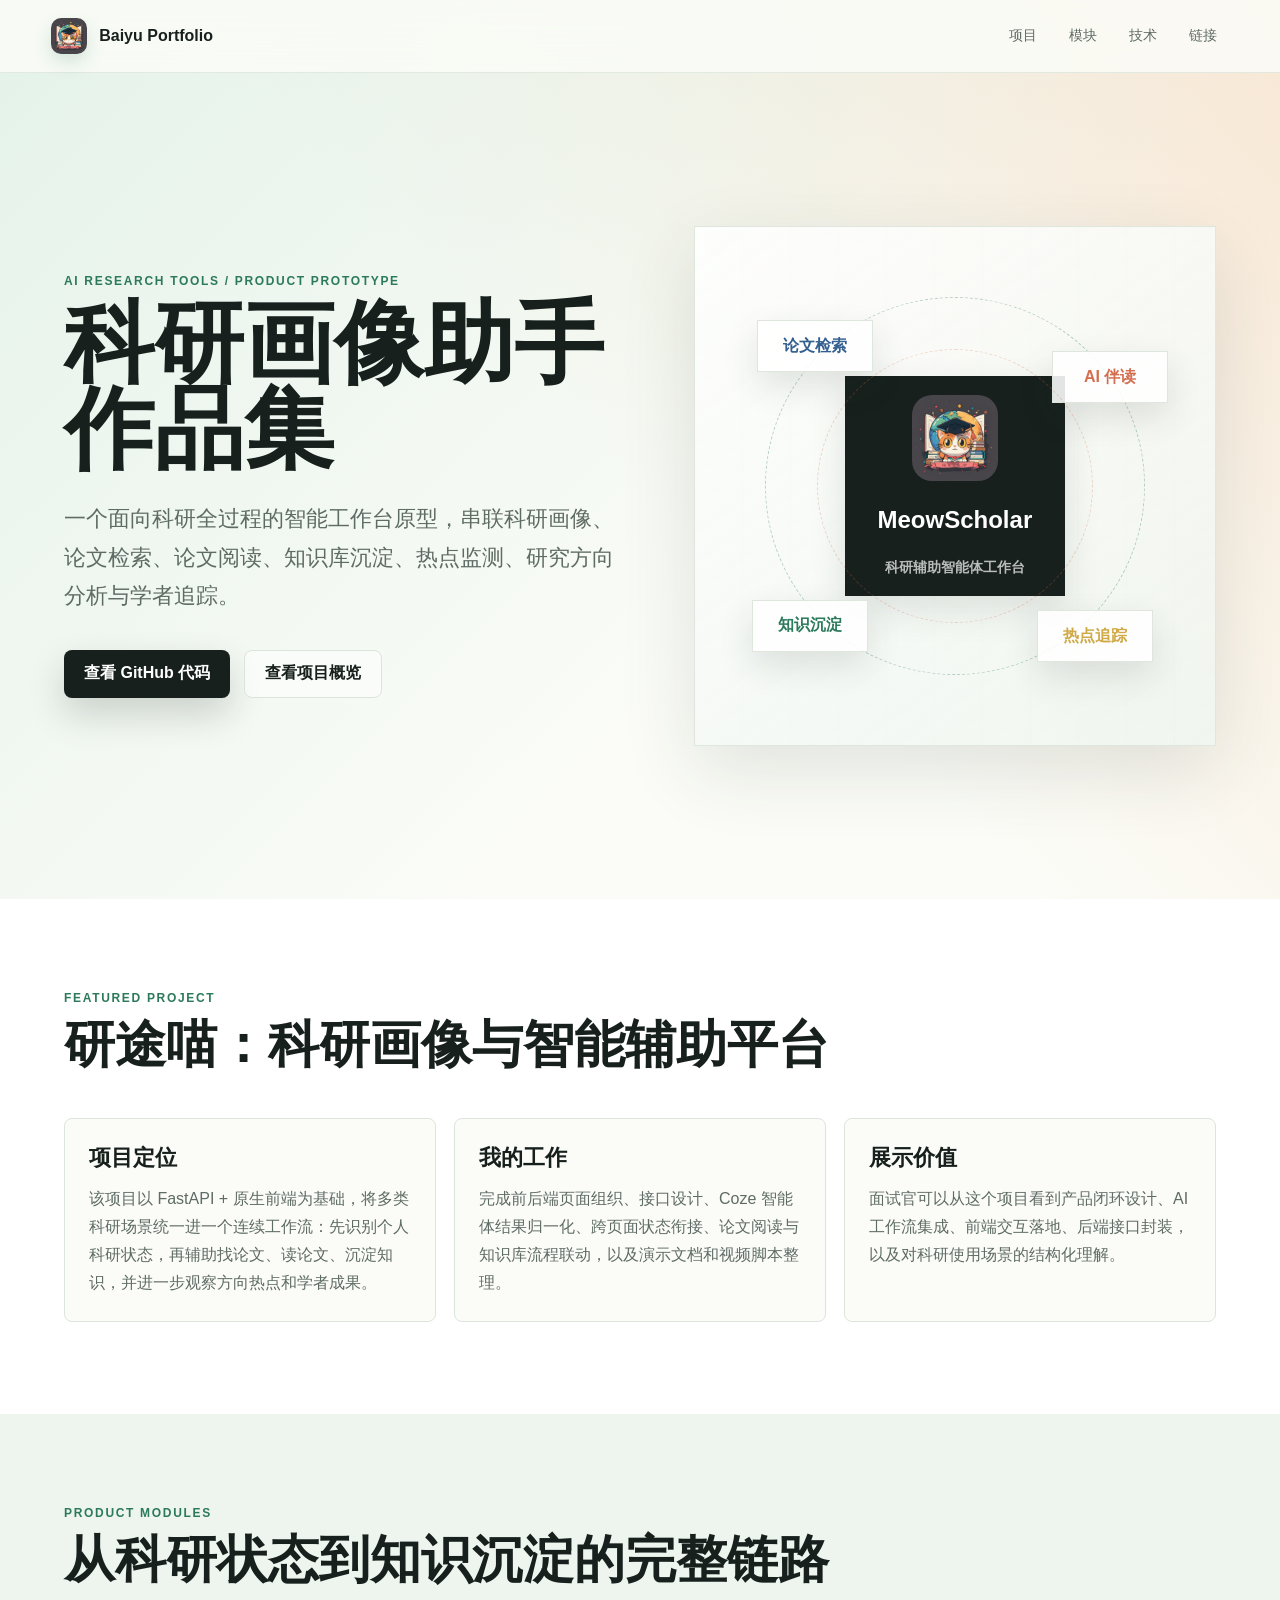
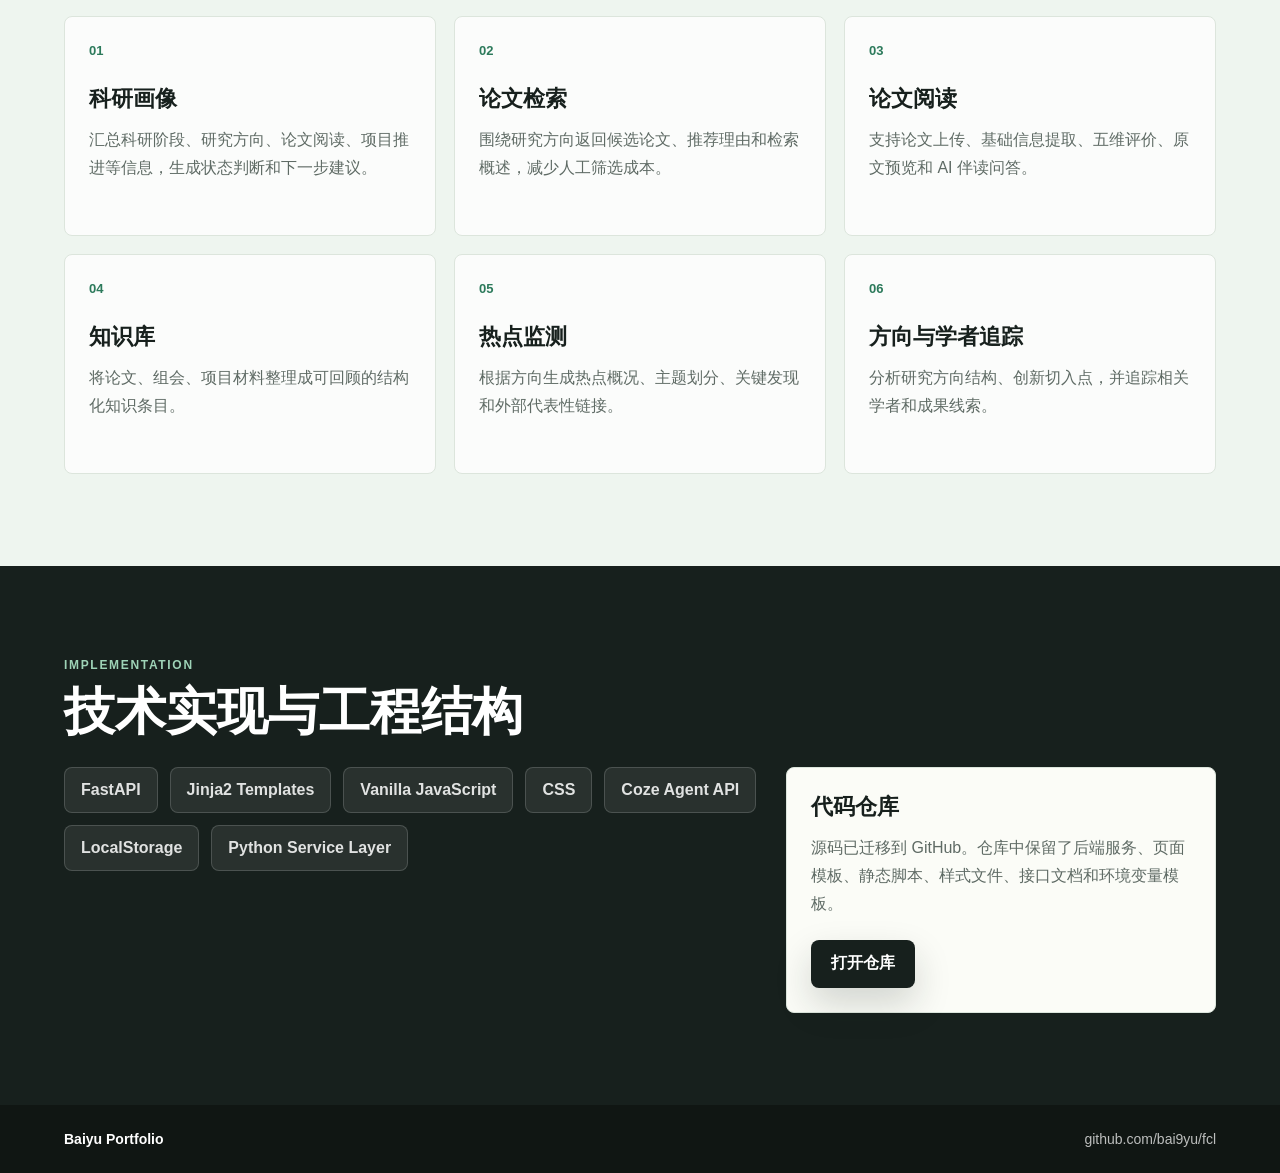
==== index.html @ 2b554255 "Add public portfolio homepage" ====
<!doctype html>
<html lang="zh-CN">
  <head>
    <meta charset="utf-8" />
    <meta name="viewport" content="width=device-width, initial-scale=1" />
    <title>Baiyu | AI Research Tools Portfolio</title>
    <meta
      name="description"
      content="AI research assistant portfolio: research profiling, paper search, reading support, knowledge base, hotspot monitoring, direction analysis, and scholar tracking."
    />
    <link rel="stylesheet" href="portfolio.css" />
  </head>
  <body>
    <header class="site-header">
      <a class="brand" href="#top" aria-label="Portfolio home">
        <img src="portfolio-assets/meowscholar-avatar.png" alt="" />
        <span>Baiyu Portfolio</span>
      </a>
      <nav class="top-nav" aria-label="Portfolio sections">
        <a href="#project">项目</a>
        <a href="#modules">模块</a>
        <a href="#stack">技术</a>
        <a href="#links">链接</a>
      </nav>
    </header>

    <main id="top">
      <section class="hero-section" aria-labelledby="hero-title">
        <div class="hero-copy">
          <p class="eyebrow">AI Research Tools / Product Prototype</p>
          <h1 id="hero-title">科研画像助手作品集</h1>
          <p class="hero-lead">
            一个面向科研全过程的智能工作台原型，串联科研画像、论文检索、论文阅读、知识库沉淀、热点监测、研究方向分析与学者追踪。
          </p>
          <div class="hero-actions" id="links">
            <a class="primary-action" href="https://github.com/bai9yu/fcl" target="_blank" rel="noreferrer">
              查看 GitHub 代码
            </a>
            <a class="secondary-action" href="#project">查看项目概览</a>
          </div>
        </div>
        <div class="hero-visual" aria-label="Research assistant workflow overview">
          <div class="orbit-card main-card">
            <img src="portfolio-assets/meowscholar-avatar.png" alt="MeowScholar project avatar" />
            <strong>MeowScholar</strong>
            <span>科研辅助智能体工作台</span>
          </div>
          <div class="orbit-card card-a">论文检索</div>
          <div class="orbit-card card-b">AI 伴读</div>
          <div class="orbit-card card-c">知识沉淀</div>
          <div class="orbit-card card-d">热点追踪</div>
        </div>
      </section>

      <section class="overview-grid" id="project" aria-labelledby="project-title">
        <div class="section-heading">
          <p class="eyebrow">Featured Project</p>
          <h2 id="project-title">研途喵：科研画像与智能辅助平台</h2>
        </div>
        <article class="summary-panel">
          <h3>项目定位</h3>
          <p>
            该项目以 FastAPI + 原生前端为基础，将多类科研场景统一进一个连续工作流：先识别个人科研状态，再辅助找论文、读论文、沉淀知识，并进一步观察方向热点和学者成果。
          </p>
        </article>
        <article class="summary-panel">
          <h3>我的工作</h3>
          <p>
            完成前后端页面组织、接口设计、Coze 智能体结果归一化、跨页面状态衔接、论文阅读与知识库流程联动，以及演示文档和视频脚本整理。
          </p>
        </article>
        <article class="summary-panel">
          <h3>展示价值</h3>
          <p>
            面试官可以从这个项目看到产品闭环设计、AI 工作流集成、前端交互落地、后端接口封装，以及对科研使用场景的结构化理解。
          </p>
        </article>
      </section>

      <section class="module-section" id="modules" aria-labelledby="modules-title">
        <div class="section-heading">
          <p class="eyebrow">Product Modules</p>
          <h2 id="modules-title">从科研状态到知识沉淀的完整链路</h2>
        </div>
        <div class="module-grid">
          <article class="module-card">
            <span>01</span>
            <h3>科研画像</h3>
            <p>汇总科研阶段、研究方向、论文阅读、项目推进等信息，生成状态判断和下一步建议。</p>
          </article>
          <article class="module-card">
            <span>02</span>
            <h3>论文检索</h3>
            <p>围绕研究方向返回候选论文、推荐理由和检索概述，减少人工筛选成本。</p>
          </article>
          <article class="module-card">
            <span>03</span>
            <h3>论文阅读</h3>
            <p>支持论文上传、基础信息提取、五维评价、原文预览和 AI 伴读问答。</p>
          </article>
          <article class="module-card">
            <span>04</span>
            <h3>知识库</h3>
            <p>将论文、组会、项目材料整理成可回顾的结构化知识条目。</p>
          </article>
          <article class="module-card">
            <span>05</span>
            <h3>热点监测</h3>
            <p>根据方向生成热点概况、主题划分、关键发现和外部代表性链接。</p>
          </article>
          <article class="module-card">
            <span>06</span>
            <h3>方向与学者追踪</h3>
            <p>分析研究方向结构、创新切入点，并追踪相关学者和成果线索。</p>
          </article>
        </div>
      </section>

      <section class="stack-section" id="stack" aria-labelledby="stack-title">
        <div class="section-heading">
          <p class="eyebrow">Implementation</p>
          <h2 id="stack-title">技术实现与工程结构</h2>
        </div>
        <div class="stack-layout">
          <div class="stack-list" aria-label="Technology stack">
            <span>FastAPI</span>
            <span>Jinja2 Templates</span>
            <span>Vanilla JavaScript</span>
            <span>CSS</span>
            <span>Coze Agent API</span>
            <span>LocalStorage</span>
            <span>Python Service Layer</span>
          </div>
          <div class="repo-panel">
            <h3>代码仓库</h3>
            <p>
              源码已迁移到 GitHub。仓库中保留了后端服务、页面模板、静态脚本、样式文件、接口文档和环境变量模板。
            </p>
            <a href="https://github.com/bai9yu/fcl" target="_blank" rel="noreferrer">打开仓库</a>
          </div>
        </div>
      </section>
    </main>

    <footer class="site-footer">
      <span>Baiyu Portfolio</span>
      <a href="https://github.com/bai9yu/fcl" target="_blank" rel="noreferrer">github.com/bai9yu/fcl</a>
    </footer>
  </body>
</html>
---- portfolio.css ----
:root {
  --ink: #17201d;
  --muted: #5f6b65;
  --line: #dce5dc;
  --paper: #fbfcf7;
  --mint: #dbeee4;
  --green: #2c7a5b;
  --coral: #d36f4f;
  --gold: #d0a947;
  --blue: #345f8f;
  --shadow: 0 24px 70px rgba(34, 48, 42, 0.12);
}

* {
  box-sizing: border-box;
}

html {
  scroll-behavior: smooth;
}

body {
  margin: 0;
  font-family: Inter, "PingFang SC", "Microsoft YaHei", Arial, sans-serif;
  color: var(--ink);
  background:
    linear-gradient(135deg, rgba(219, 238, 228, 0.72), rgba(251, 252, 247, 0) 34%),
    linear-gradient(225deg, rgba(246, 221, 196, 0.68), rgba(251, 252, 247, 0) 28%),
    var(--paper);
}

a {
  color: inherit;
  text-decoration: none;
}

.site-header {
  position: sticky;
  top: 0;
  z-index: 10;
  display: flex;
  align-items: center;
  justify-content: space-between;
  gap: 24px;
  padding: 18px clamp(20px, 4vw, 56px);
  border-bottom: 1px solid rgba(220, 229, 220, 0.82);
  background: rgba(251, 252, 247, 0.86);
  backdrop-filter: blur(18px);
}

.brand {
  display: inline-flex;
  align-items: center;
  gap: 12px;
  font-weight: 800;
}

.brand img {
  width: 36px;
  height: 36px;
  border-radius: 10px;
  box-shadow: 0 8px 18px rgba(44, 122, 91, 0.18);
}

.top-nav {
  display: flex;
  gap: 8px;
  color: var(--muted);
  font-size: 14px;
}

.top-nav a {
  padding: 9px 12px;
  border-radius: 999px;
}

.top-nav a:hover {
  background: #edf5ef;
  color: var(--ink);
}

main {
  overflow: hidden;
}

.hero-section {
  min-height: calc(100vh - 74px);
  display: grid;
  grid-template-columns: minmax(0, 1.04fr) minmax(360px, 0.96fr);
  align-items: center;
  gap: clamp(32px, 5vw, 72px);
  padding: clamp(52px, 8vw, 92px) clamp(20px, 5vw, 72px);
}

.hero-copy {
  max-width: 780px;
}

.eyebrow {
  margin: 0 0 12px;
  color: var(--green);
  font-size: 12px;
  font-weight: 800;
  letter-spacing: 0.14em;
  text-transform: uppercase;
}

h1,
h2,
h3,
p {
  overflow-wrap: anywhere;
}

h1 {
  margin: 0;
  max-width: 820px;
  font-size: clamp(46px, 7vw, 92px);
  line-height: 0.96;
  letter-spacing: 0;
}

.hero-lead {
  max-width: 720px;
  margin: 28px 0 0;
  color: var(--muted);
  font-size: clamp(17px, 2vw, 22px);
  line-height: 1.75;
}

.hero-actions {
  display: flex;
  flex-wrap: wrap;
  gap: 14px;
  margin-top: 34px;
}

.primary-action,
.secondary-action,
.repo-panel a {
  display: inline-flex;
  align-items: center;
  justify-content: center;
  min-height: 48px;
  padding: 0 20px;
  border-radius: 8px;
  font-weight: 800;
}

.primary-action,
.repo-panel a {
  background: var(--ink);
  color: #fff;
  box-shadow: 0 16px 36px rgba(23, 32, 29, 0.18);
}

.secondary-action {
  border: 1px solid var(--line);
  background: rgba(255, 255, 255, 0.56);
  color: var(--ink);
}

.hero-visual {
  position: relative;
  min-height: 520px;
  border: 1px solid rgba(220, 229, 220, 0.9);
  background:
    linear-gradient(145deg, rgba(255, 255, 255, 0.88), rgba(237, 245, 239, 0.76)),
    repeating-linear-gradient(90deg, transparent 0 46px, rgba(44, 122, 91, 0.05) 47px 48px);
  box-shadow: var(--shadow);
}

.hero-visual::before,
.hero-visual::after {
  content: "";
  position: absolute;
  border: 1px dashed rgba(44, 122, 91, 0.32);
  border-radius: 50%;
  inset: 70px;
}

.hero-visual::after {
  inset: 122px;
  border-color: rgba(211, 111, 79, 0.28);
}

.orbit-card {
  position: absolute;
  display: grid;
  place-items: center;
  min-width: 116px;
  min-height: 52px;
  padding: 12px 16px;
  border: 1px solid rgba(220, 229, 220, 0.94);
  background: rgba(255, 255, 255, 0.88);
  box-shadow: 0 14px 34px rgba(34, 48, 42, 0.12);
  color: var(--ink);
  font-weight: 800;
}

.main-card {
  left: 50%;
  top: 50%;
  width: 220px;
  min-height: 220px;
  transform: translate(-50%, -50%);
  gap: 10px;
  text-align: center;
  border: 0;
  background: #17201d;
  color: #fff;
}

.main-card img {
  width: 86px;
  height: 86px;
  border-radius: 20px;
}

.main-card strong {
  font-size: 24px;
}

.main-card span {
  color: rgba(255, 255, 255, 0.7);
  font-size: 14px;
}

.card-a {
  left: 12%;
  top: 18%;
  color: var(--blue);
}

.card-b {
  right: 9%;
  top: 24%;
  color: var(--coral);
}

.card-c {
  left: 11%;
  bottom: 18%;
  color: var(--green);
}

.card-d {
  right: 12%;
  bottom: 16%;
  color: var(--gold);
}

.overview-grid,
.module-section,
.stack-section {
  padding: clamp(48px, 8vw, 92px) clamp(20px, 5vw, 72px);
}

.section-heading {
  max-width: 900px;
  margin-bottom: 28px;
}

.section-heading h2 {
  margin: 0;
  font-size: clamp(30px, 4vw, 54px);
  line-height: 1.08;
  letter-spacing: 0;
}

.overview-grid {
  display: grid;
  grid-template-columns: repeat(3, minmax(0, 1fr));
  gap: 18px;
  background: #ffffff;
}

.overview-grid .section-heading {
  grid-column: 1 / -1;
}

.summary-panel,
.module-card,
.repo-panel {
  border: 1px solid var(--line);
  background: rgba(251, 252, 247, 0.82);
  padding: 24px;
  border-radius: 8px;
}

.summary-panel h3,
.module-card h3,
.repo-panel h3 {
  margin: 0 0 12px;
  font-size: 22px;
}

.summary-panel p,
.module-card p,
.repo-panel p {
  margin: 0;
  color: var(--muted);
  line-height: 1.75;
}

.module-section {
  background: #eef5ef;
}

.module-grid {
  display: grid;
  grid-template-columns: repeat(3, minmax(0, 1fr));
  gap: 18px;
}

.module-card {
  min-height: 220px;
  background: rgba(255, 255, 255, 0.76);
}

.module-card span {
  display: inline-flex;
  margin-bottom: 26px;
  color: var(--green);
  font-size: 13px;
  font-weight: 900;
}

.stack-section {
  background: #17201d;
  color: #fff;
}

.stack-section .eyebrow {
  color: #9ed3b7;
}

.stack-layout {
  display: grid;
  grid-template-columns: minmax(0, 1fr) minmax(320px, 430px);
  gap: 24px;
  align-items: start;
}

.stack-list {
  display: flex;
  flex-wrap: wrap;
  gap: 12px;
}

.stack-list span {
  padding: 13px 16px;
  border: 1px solid rgba(255, 255, 255, 0.16);
  border-radius: 8px;
  background: rgba(255, 255, 255, 0.08);
  color: rgba(255, 255, 255, 0.86);
  font-weight: 800;
}

.repo-panel {
  background: #fbfcf7;
  color: var(--ink);
}

.repo-panel a {
  margin-top: 22px;
}

.site-footer {
  display: flex;
  justify-content: space-between;
  gap: 18px;
  padding: 26px clamp(20px, 5vw, 72px);
  background: #101613;
  color: rgba(255, 255, 255, 0.72);
  font-size: 14px;
}

.site-footer span {
  color: #fff;
  font-weight: 800;
}

@media (max-width: 980px) {
  .hero-section,
  .overview-grid,
  .module-grid,
  .stack-layout {
    grid-template-columns: 1fr;
  }

  .hero-section {
    min-height: auto;
  }

  .hero-visual {
    min-height: 460px;
  }
}

@media (max-width: 680px) {
  .site-header {
    align-items: flex-start;
    flex-direction: column;
  }

  .top-nav {
    width: 100%;
    overflow-x: auto;
    padding-bottom: 2px;
  }

  .hero-section {
    padding-top: 42px;
  }

  .hero-actions a {
    width: 100%;
  }

  .hero-visual {
    min-height: 390px;
  }

  .hero-visual::before {
    inset: 48px;
  }

  .hero-visual::after {
    inset: 92px;
  }

  .main-card {
    width: 180px;
    min-height: 180px;
  }

  .main-card img {
    width: 68px;
    height: 68px;
  }

  .orbit-card:not(.main-card) {
    min-width: 92px;
    min-height: 44px;
    padding: 9px 11px;
    font-size: 13px;
  }

  .card-a,
  .card-c {
    left: 4%;
  }

  .card-b,
  .card-d {
    right: 4%;
  }

  .summary-panel,
  .module-card,
  .repo-panel {
    padding: 20px;
  }

  .site-footer {
    flex-direction: column;
  }
}
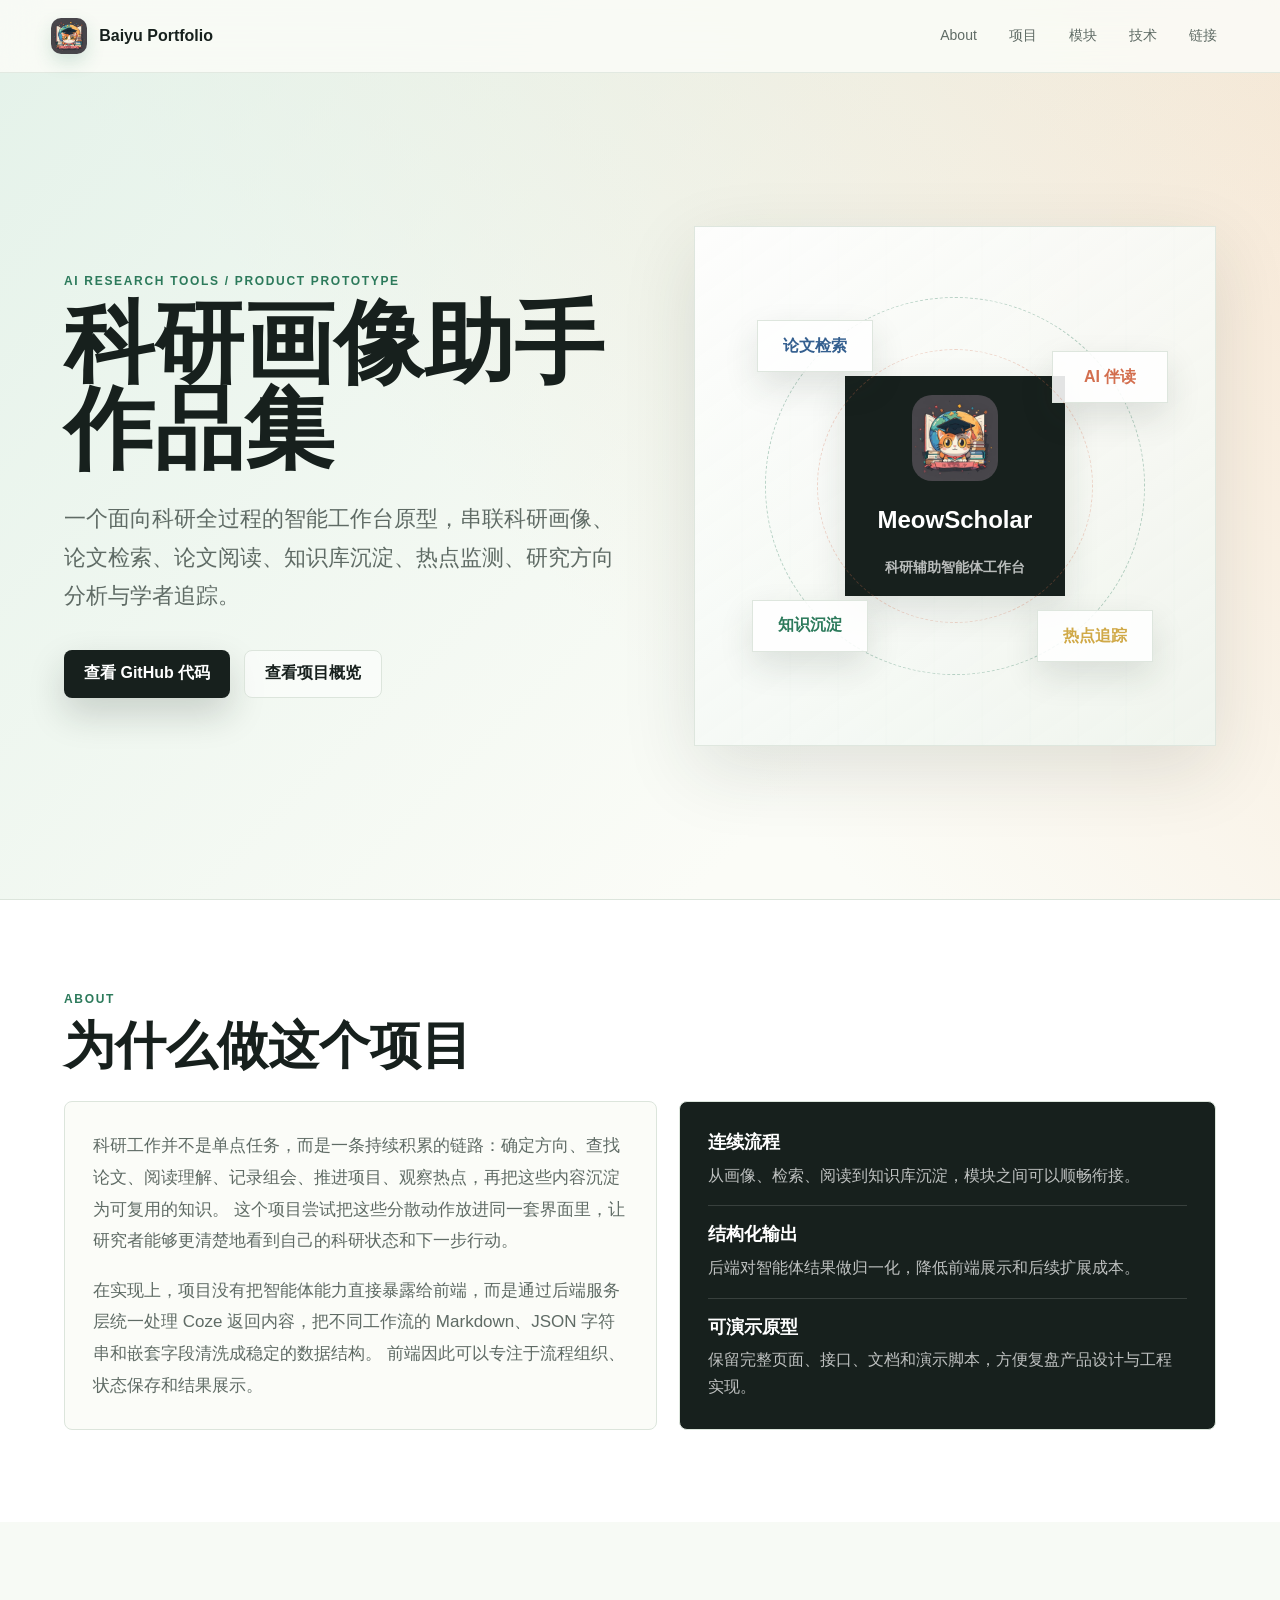
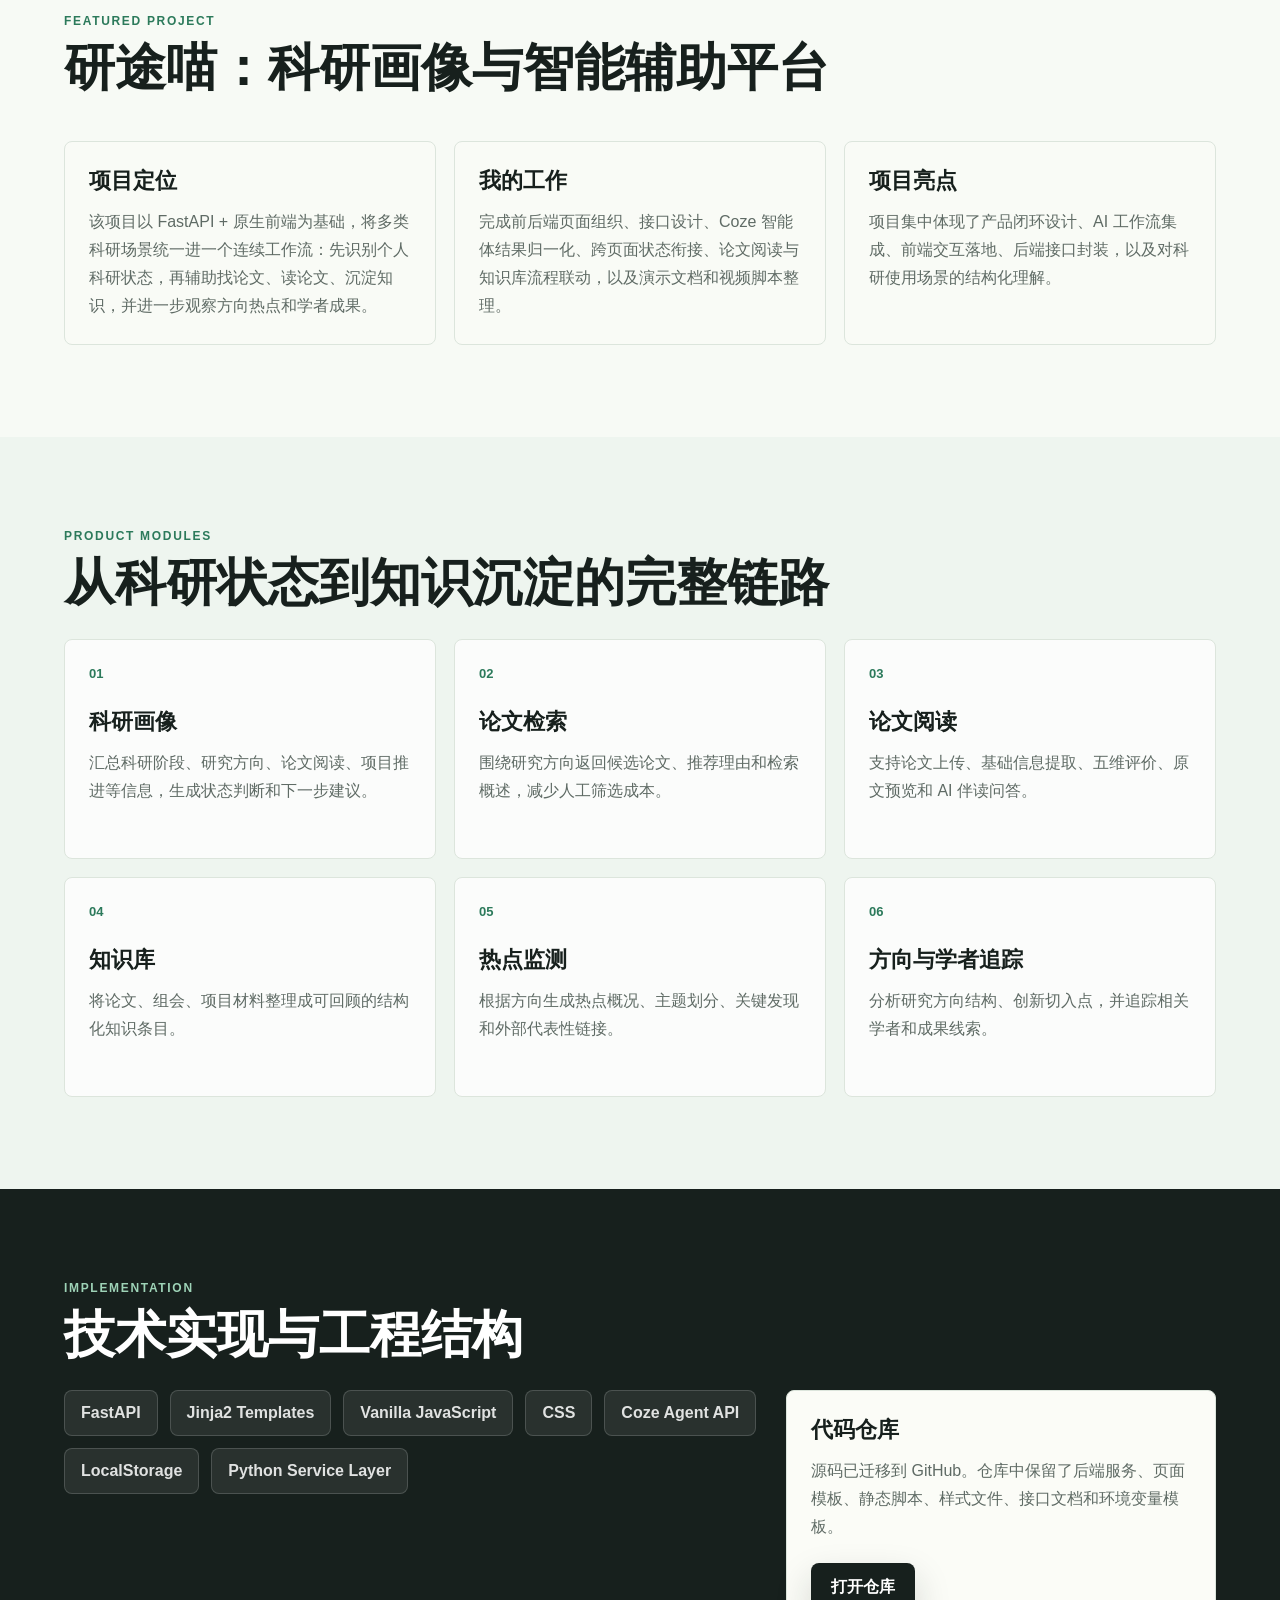
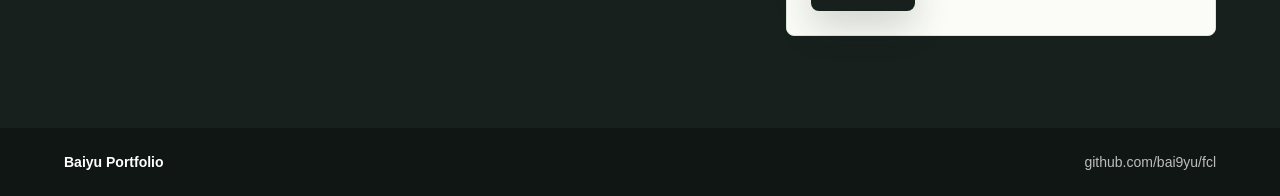
==== commit 60bfc424: "Refine portfolio about section" ====
--- a/index.html
+++ b/index.html
@@ -17,6 +17,7 @@
         <span>Baiyu Portfolio</span>
       </a>
       <nav class="top-nav" aria-label="Portfolio sections">
+        <a href="#about">About</a>
         <a href="#project">项目</a>
         <a href="#modules">模块</a>
         <a href="#stack">技术</a>
@@ -52,6 +53,39 @@
         </div>
       </section>
 
+      <section class="about-section" id="about" aria-labelledby="about-title">
+        <div class="section-heading">
+          <p class="eyebrow">About</p>
+          <h2 id="about-title">为什么做这个项目</h2>
+        </div>
+        <div class="about-layout">
+          <article class="about-copy">
+            <p>
+              科研工作并不是单点任务，而是一条持续积累的链路：确定方向、查找论文、阅读理解、记录组会、推进项目、观察热点，再把这些内容沉淀为可复用的知识。
+              这个项目尝试把这些分散动作放进同一套界面里，让研究者能够更清楚地看到自己的科研状态和下一步行动。
+            </p>
+            <p>
+              在实现上，项目没有把智能体能力直接暴露给前端，而是通过后端服务层统一处理 Coze 返回内容，把不同工作流的 Markdown、JSON 字符串和嵌套字段清洗成稳定的数据结构。
+              前端因此可以专注于流程组织、状态保存和结果展示。
+            </p>
+          </article>
+          <div class="about-points" aria-label="Project highlights">
+            <div>
+              <strong>连续流程</strong>
+              <span>从画像、检索、阅读到知识库沉淀，模块之间可以顺畅衔接。</span>
+            </div>
+            <div>
+              <strong>结构化输出</strong>
+              <span>后端对智能体结果做归一化，降低前端展示和后续扩展成本。</span>
+            </div>
+            <div>
+              <strong>可演示原型</strong>
+              <span>保留完整页面、接口、文档和演示脚本，方便复盘产品设计与工程实现。</span>
+            </div>
+          </div>
+        </div>
+      </section>
+
       <section class="overview-grid" id="project" aria-labelledby="project-title">
         <div class="section-heading">
           <p class="eyebrow">Featured Project</p>
@@ -70,9 +104,9 @@
           </p>
         </article>
         <article class="summary-panel">
-          <h3>展示价值</h3>
+          <h3>项目亮点</h3>
           <p>
-            面试官可以从这个项目看到产品闭环设计、AI 工作流集成、前端交互落地、后端接口封装，以及对科研使用场景的结构化理解。
+            项目集中体现了产品闭环设计、AI 工作流集成、前端交互落地、后端接口封装，以及对科研使用场景的结构化理解。
           </p>
         </article>
       </section>
--- a/portfolio.css
+++ b/portfolio.css
@@ -250,6 +250,7 @@
   color: var(--gold);
 }
 
+.about-section,
 .overview-grid,
 .module-section,
 .stack-section {
@@ -268,11 +269,71 @@
   letter-spacing: 0;
 }
 
+.about-section {
+  background: #ffffff;
+  border-top: 1px solid var(--line);
+}
+
+.about-layout {
+  display: grid;
+  grid-template-columns: minmax(0, 1.05fr) minmax(320px, 0.95fr);
+  gap: 22px;
+  align-items: stretch;
+}
+
+.about-copy,
+.about-points {
+  border: 1px solid var(--line);
+  border-radius: 8px;
+  background: rgba(251, 252, 247, 0.82);
+  padding: 28px;
+}
+
+.about-copy p {
+  margin: 0;
+  color: var(--muted);
+  font-size: 17px;
+  line-height: 1.86;
+}
+
+.about-copy p + p {
+  margin-top: 18px;
+}
+
+.about-points {
+  display: grid;
+  gap: 16px;
+  background: #17201d;
+  color: #fff;
+}
+
+.about-points div {
+  display: grid;
+  gap: 7px;
+  padding-bottom: 16px;
+  border-bottom: 1px solid rgba(255, 255, 255, 0.14);
+}
+
+.about-points div:last-child {
+  padding-bottom: 0;
+  border-bottom: 0;
+}
+
+.about-points strong {
+  color: #ffffff;
+  font-size: 18px;
+}
+
+.about-points span {
+  color: rgba(255, 255, 255, 0.72);
+  line-height: 1.72;
+}
+
 .overview-grid {
   display: grid;
   grid-template-columns: repeat(3, minmax(0, 1fr));
   gap: 18px;
-  background: #ffffff;
+  background: #f7faf5;
 }
 
 .overview-grid .section-heading {
@@ -383,6 +444,7 @@
 
 @media (max-width: 980px) {
   .hero-section,
+  .about-layout,
   .overview-grid,
   .module-grid,
   .stack-layout {
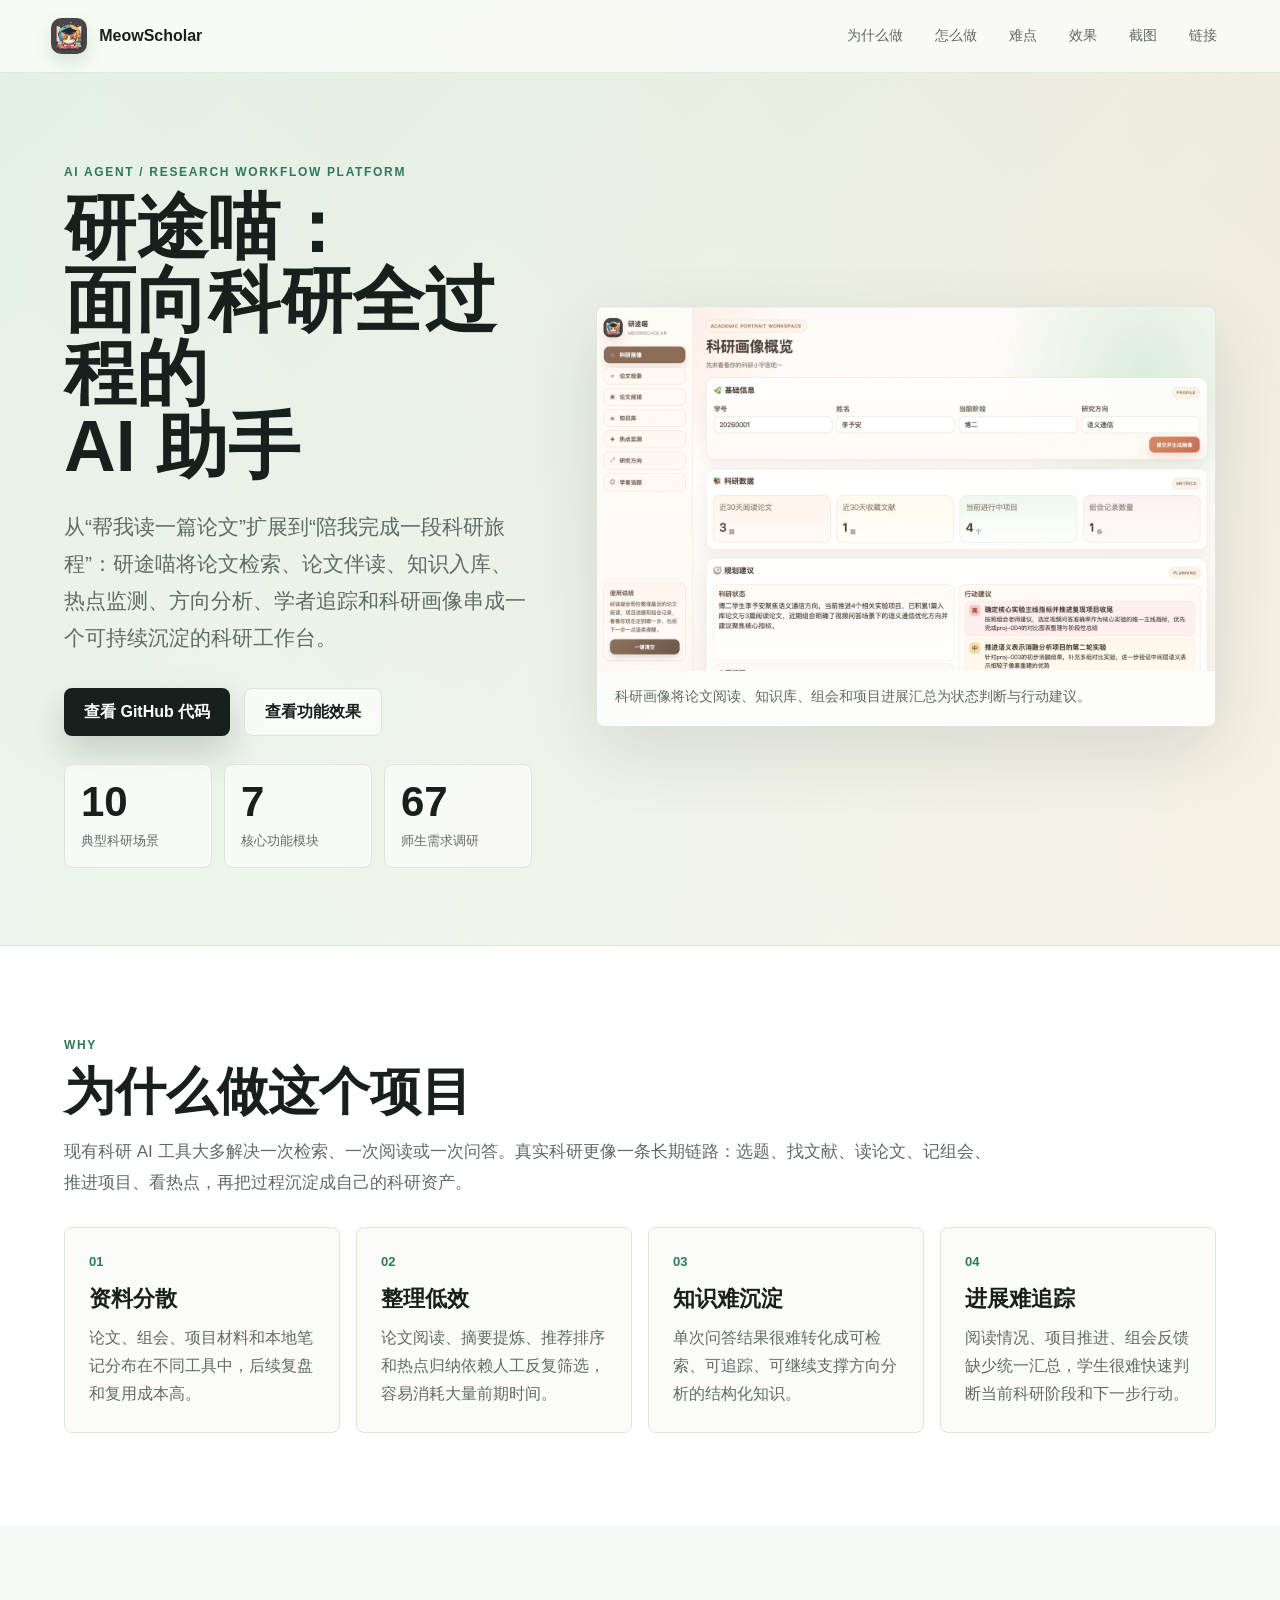
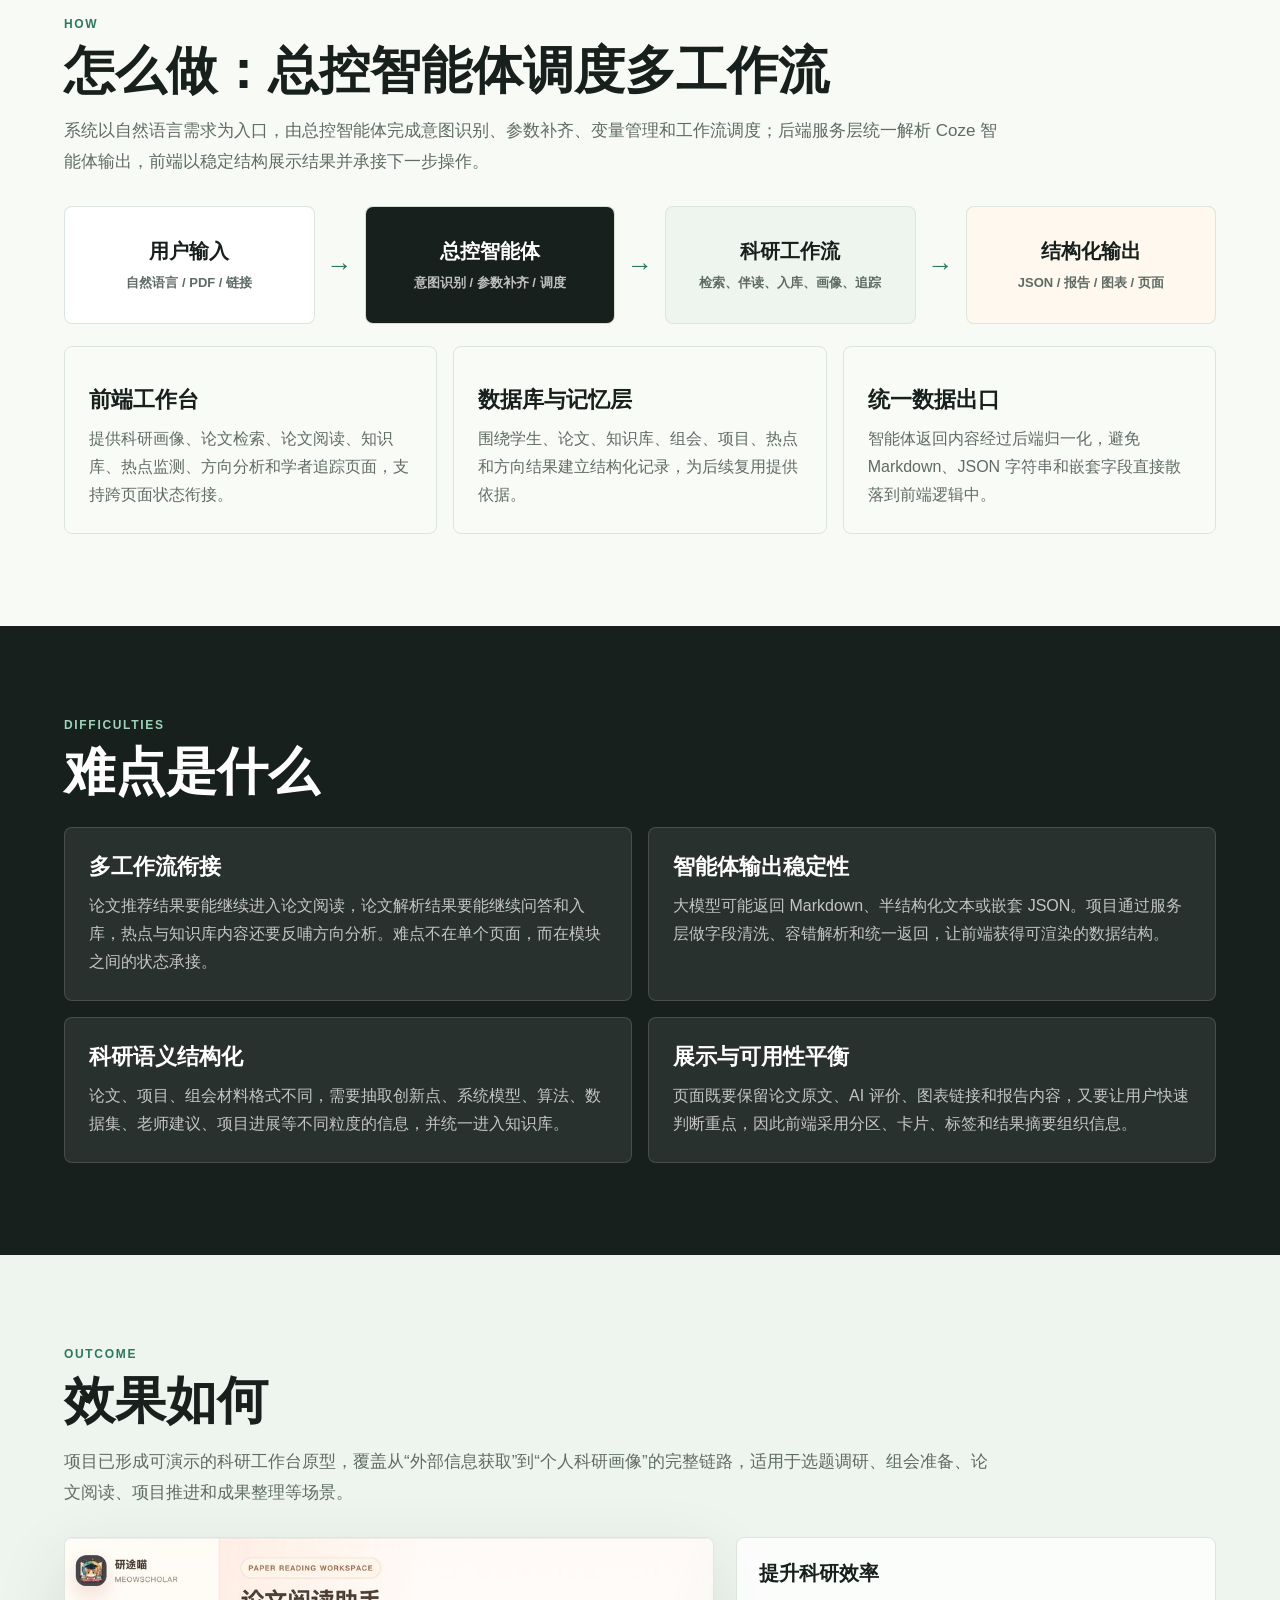
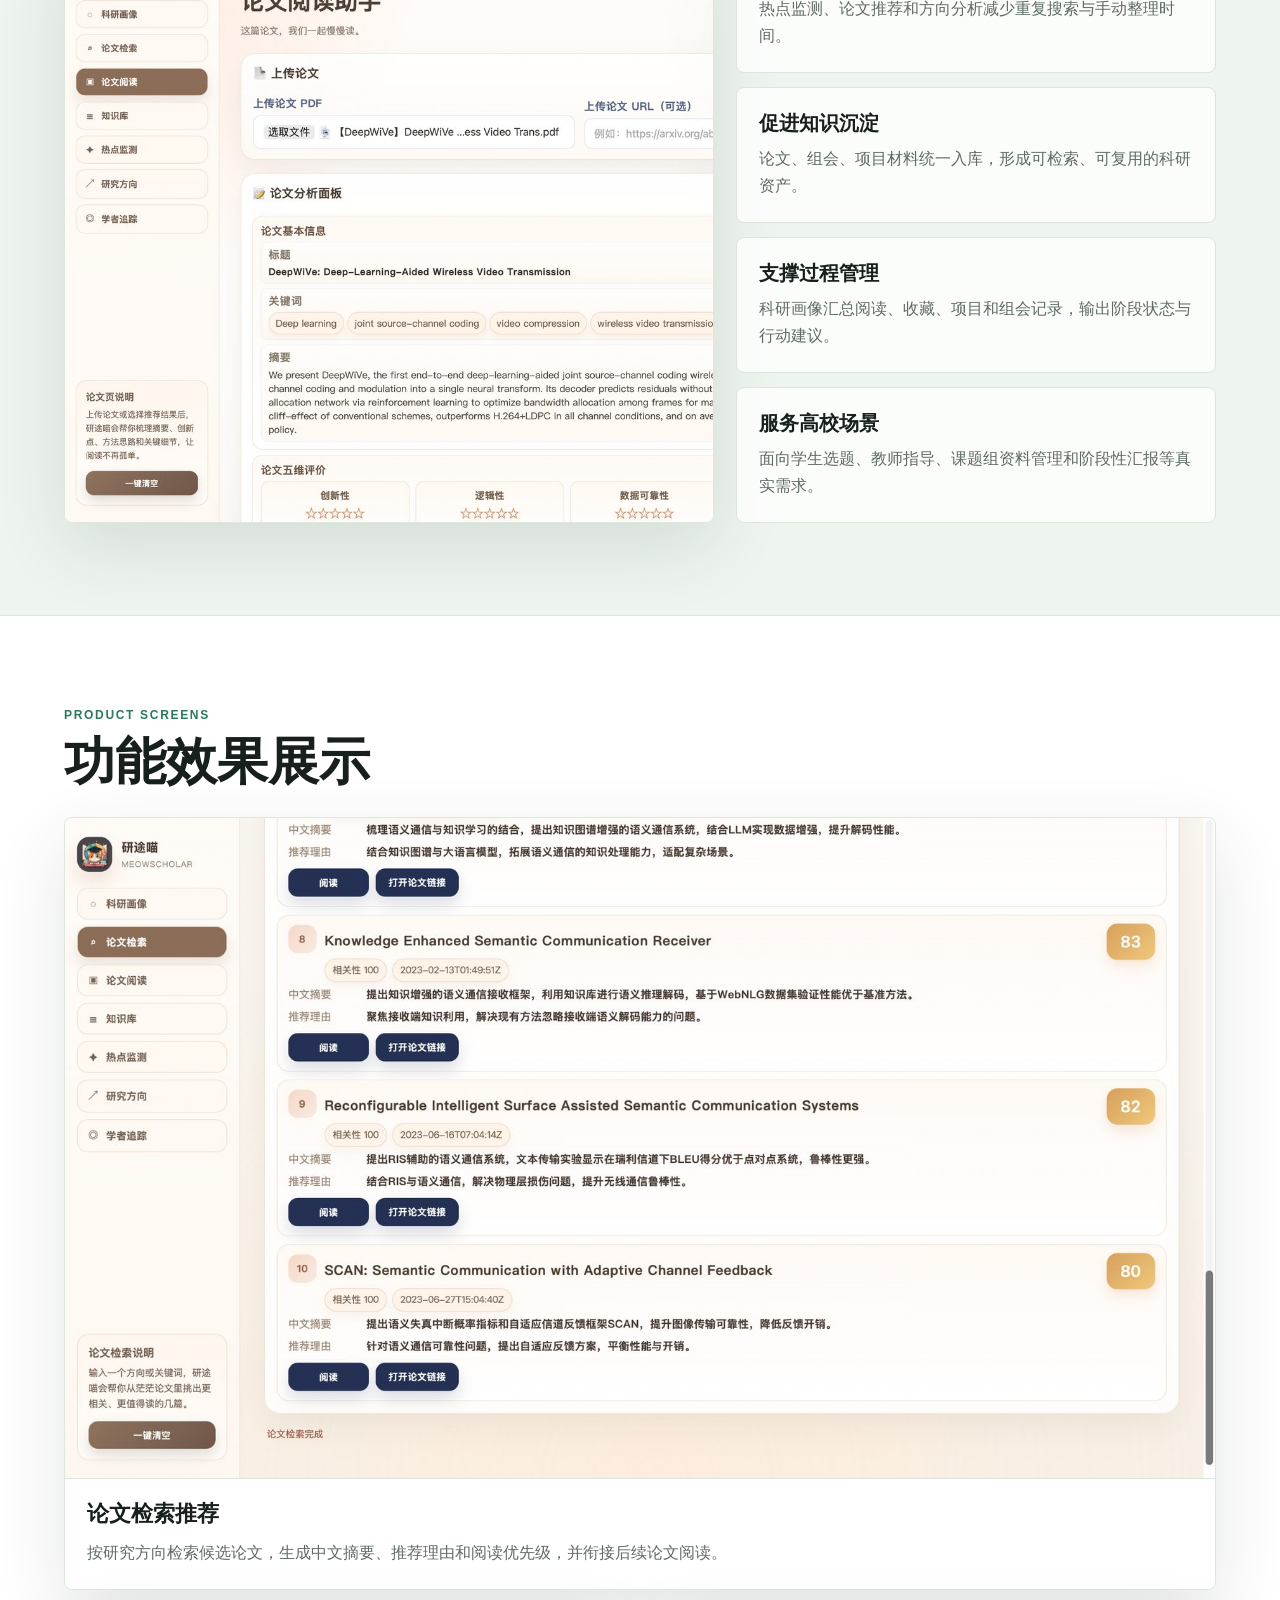
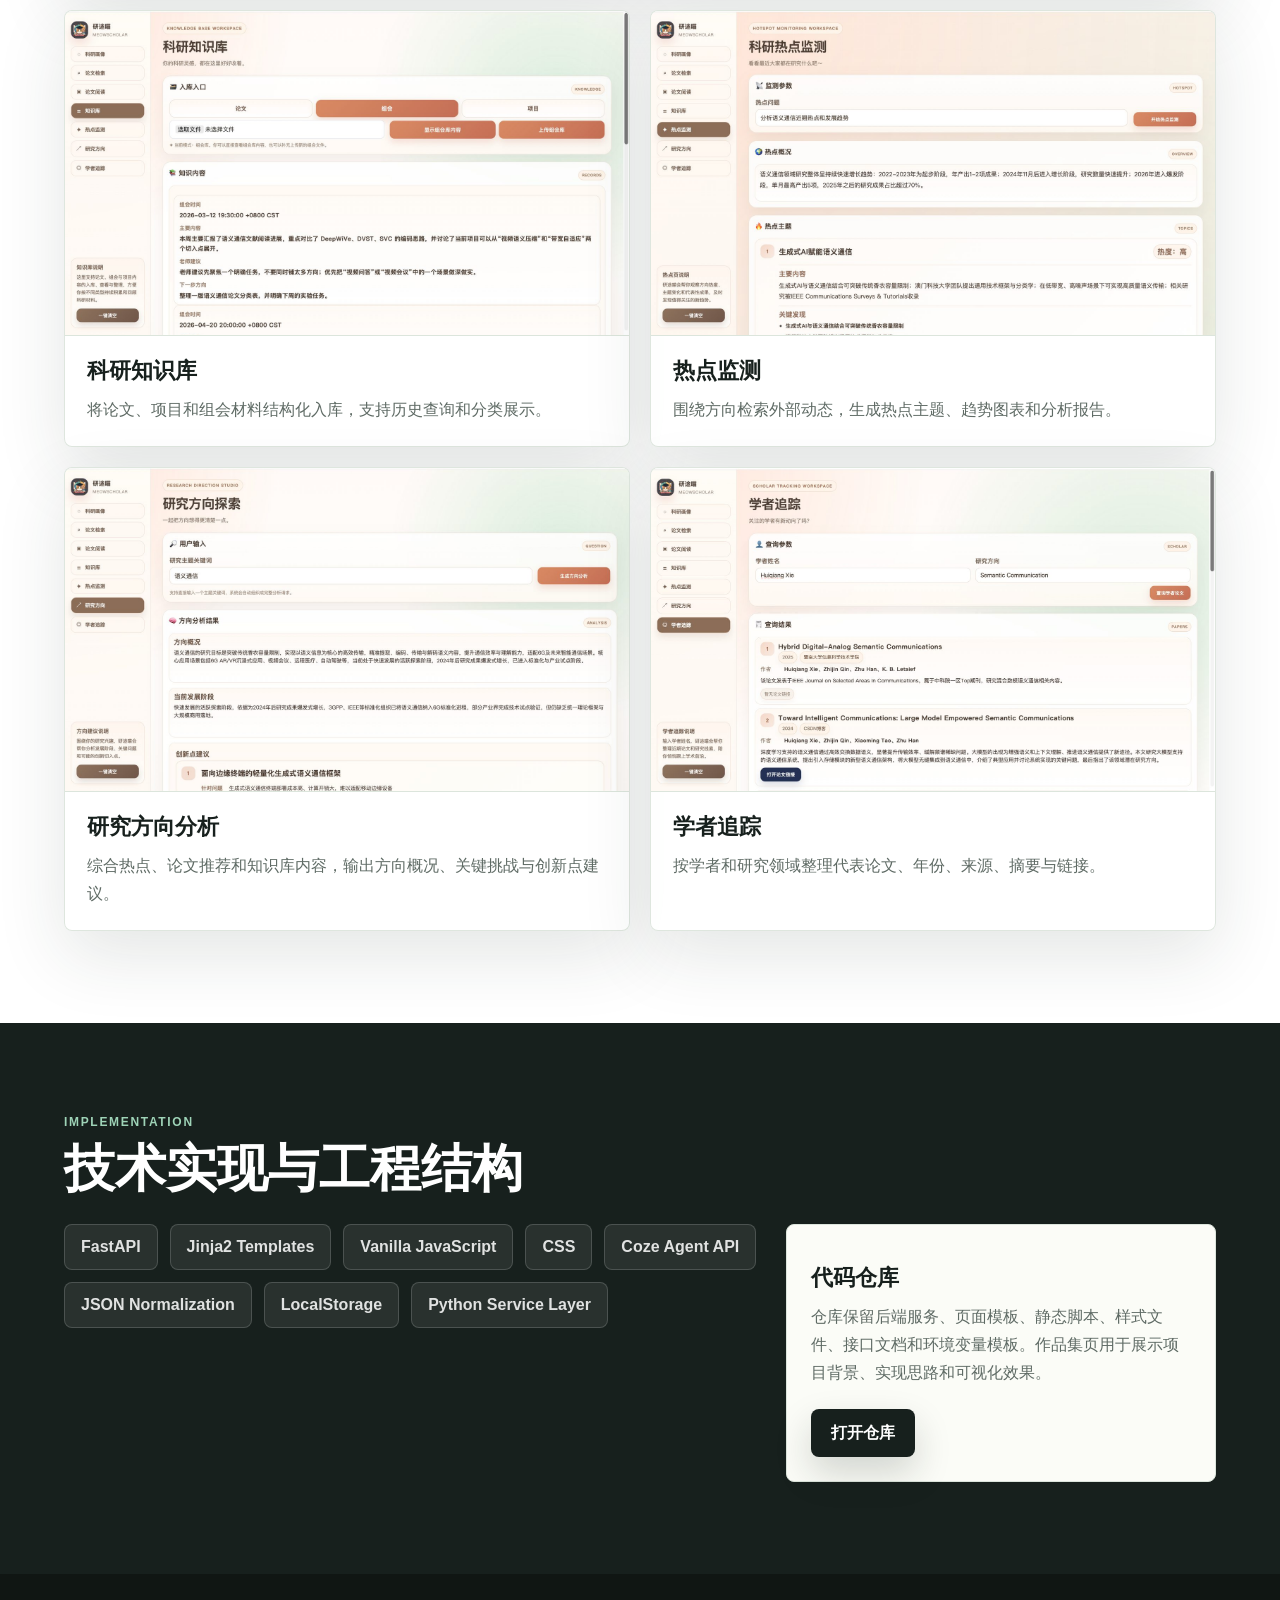
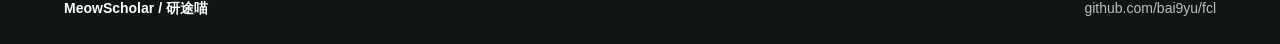
==== commit 27b7e777: "Update research assistant portfolio page" ====
--- a/index.html
+++ b/index.html
@@ -3,24 +3,25 @@
   <head>
     <meta charset="utf-8" />
     <meta name="viewport" content="width=device-width, initial-scale=1" />
-    <title>Baiyu | AI Research Tools Portfolio</title>
+    <title>研途喵 | AI Research Assistant Portfolio</title>
     <meta
       name="description"
-      content="AI research assistant portfolio: research profiling, paper search, reading support, knowledge base, hotspot monitoring, direction analysis, and scholar tracking."
+      content="研途喵科研智能体作品集：面向高校科研全过程的知识管理、论文阅读、热点监测、方向分析和科研画像平台。"
     />
-    <link rel="stylesheet" href="portfolio.css" />
+    <link rel="stylesheet" href="portfolio.css?v=20260728-agent" />
   </head>
   <body>
     <header class="site-header">
       <a class="brand" href="#top" aria-label="Portfolio home">
         <img src="portfolio-assets/meowscholar-avatar.png" alt="" />
-        <span>Baiyu Portfolio</span>
+        <span>MeowScholar</span>
       </a>
       <nav class="top-nav" aria-label="Portfolio sections">
-        <a href="#about">About</a>
-        <a href="#project">项目</a>
-        <a href="#modules">模块</a>
-        <a href="#stack">技术</a>
+        <a href="#why">为什么做</a>
+        <a href="#how">怎么做</a>
+        <a href="#hard">难点</a>
+        <a href="#outcome">效果</a>
+        <a href="#gallery">截图</a>
         <a href="#links">链接</a>
       </nav>
     </header>
@@ -28,129 +29,168 @@
     <main id="top">
       <section class="hero-section" aria-labelledby="hero-title">
         <div class="hero-copy">
-          <p class="eyebrow">AI Research Tools / Product Prototype</p>
-          <h1 id="hero-title">科研画像助手作品集</h1>
+          <p class="eyebrow">AI Agent / Research Workflow Platform</p>
+          <h1 id="hero-title"><span>研途喵：</span><span>面向科研全过程的</span><span>AI 助手</span></h1>
           <p class="hero-lead">
-            一个面向科研全过程的智能工作台原型，串联科研画像、论文检索、论文阅读、知识库沉淀、热点监测、研究方向分析与学者追踪。
+            从“帮我读一篇论文”扩展到“陪我完成一段科研旅程”：研途喵将论文检索、论文伴读、知识入库、热点监测、方向分析、学者追踪和科研画像串成一个可持续沉淀的科研工作台。
           </p>
           <div class="hero-actions" id="links">
-            <a class="primary-action" href="https://github.com/bai9yu/fcl" target="_blank" rel="noreferrer">
-              查看 GitHub 代码
-            </a>
-            <a class="secondary-action" href="#project">查看项目概览</a>
-          </div>
-        </div>
-        <div class="hero-visual" aria-label="Research assistant workflow overview">
-          <div class="orbit-card main-card">
-            <img src="portfolio-assets/meowscholar-avatar.png" alt="MeowScholar project avatar" />
-            <strong>MeowScholar</strong>
-            <span>科研辅助智能体工作台</span>
-          </div>
-          <div class="orbit-card card-a">论文检索</div>
-          <div class="orbit-card card-b">AI 伴读</div>
-          <div class="orbit-card card-c">知识沉淀</div>
-          <div class="orbit-card card-d">热点追踪</div>
-        </div>
-      </section>
-
-      <section class="about-section" id="about" aria-labelledby="about-title">
-        <div class="section-heading">
-          <p class="eyebrow">About</p>
-          <h2 id="about-title">为什么做这个项目</h2>
-        </div>
-        <div class="about-layout">
-          <article class="about-copy">
-            <p>
-              科研工作并不是单点任务，而是一条持续积累的链路：确定方向、查找论文、阅读理解、记录组会、推进项目、观察热点，再把这些内容沉淀为可复用的知识。
-              这个项目尝试把这些分散动作放进同一套界面里，让研究者能够更清楚地看到自己的科研状态和下一步行动。
-            </p>
-            <p>
-              在实现上，项目没有把智能体能力直接暴露给前端，而是通过后端服务层统一处理 Coze 返回内容，把不同工作流的 Markdown、JSON 字符串和嵌套字段清洗成稳定的数据结构。
-              前端因此可以专注于流程组织、状态保存和结果展示。
-            </p>
-          </article>
-          <div class="about-points" aria-label="Project highlights">
-            <div>
-              <strong>连续流程</strong>
-              <span>从画像、检索、阅读到知识库沉淀，模块之间可以顺畅衔接。</span>
-            </div>
-            <div>
-              <strong>结构化输出</strong>
-              <span>后端对智能体结果做归一化，降低前端展示和后续扩展成本。</span>
-            </div>
-            <div>
-              <strong>可演示原型</strong>
-              <span>保留完整页面、接口、文档和演示脚本，方便复盘产品设计与工程实现。</span>
-            </div>
-          </div>
-        </div>
-      </section>
-
-      <section class="overview-grid" id="project" aria-labelledby="project-title">
-        <div class="section-heading">
-          <p class="eyebrow">Featured Project</p>
-          <h2 id="project-title">研途喵：科研画像与智能辅助平台</h2>
-        </div>
-        <article class="summary-panel">
-          <h3>项目定位</h3>
+            <a class="primary-action" href="https://github.com/bai9yu/fcl" target="_blank" rel="noreferrer">查看 GitHub 代码</a>
+            <a class="secondary-action" href="#gallery">查看功能效果</a>
+          </div>
+          <div class="hero-metrics" aria-label="Project metrics">
+            <div><strong>10</strong><span>典型科研场景</span></div>
+            <div><strong>7</strong><span>核心功能模块</span></div>
+            <div><strong>67</strong><span>师生需求调研</span></div>
+          </div>
+        </div>
+        <figure class="hero-shot">
+          <img src="portfolio-assets/research-agent/profile-dashboard.jpg" alt="研途喵科研画像页面截图" />
+          <figcaption>科研画像将论文阅读、知识库、组会和项目进展汇总为状态判断与行动建议。</figcaption>
+        </figure>
+      </section>
+
+      <section class="section why-section" id="why" aria-labelledby="why-title">
+        <div class="section-heading">
+          <p class="eyebrow">Why</p>
+          <h2 id="why-title">为什么做这个项目</h2>
           <p>
-            该项目以 FastAPI + 原生前端为基础，将多类科研场景统一进一个连续工作流：先识别个人科研状态，再辅助找论文、读论文、沉淀知识，并进一步观察方向热点和学者成果。
-          </p>
-        </article>
-        <article class="summary-panel">
-          <h3>我的工作</h3>
+            现有科研 AI 工具大多解决一次检索、一次阅读或一次问答。真实科研更像一条长期链路：选题、找文献、读论文、记组会、推进项目、看热点，再把过程沉淀成自己的科研资产。
+          </p>
+        </div>
+        <div class="problem-grid">
+          <article>
+            <span>01</span>
+            <h3>资料分散</h3>
+            <p>论文、组会、项目材料和本地笔记分布在不同工具中，后续复盘和复用成本高。</p>
+          </article>
+          <article>
+            <span>02</span>
+            <h3>整理低效</h3>
+            <p>论文阅读、摘要提炼、推荐排序和热点归纳依赖人工反复筛选，容易消耗大量前期时间。</p>
+          </article>
+          <article>
+            <span>03</span>
+            <h3>知识难沉淀</h3>
+            <p>单次问答结果很难转化成可检索、可追踪、可继续支撑方向分析的结构化知识。</p>
+          </article>
+          <article>
+            <span>04</span>
+            <h3>进展难追踪</h3>
+            <p>阅读情况、项目推进、组会反馈缺少统一汇总，学生很难快速判断当前科研阶段和下一步行动。</p>
+          </article>
+        </div>
+      </section>
+
+      <section class="section approach-section" id="how" aria-labelledby="how-title">
+        <div class="section-heading">
+          <p class="eyebrow">How</p>
+          <h2 id="how-title">怎么做：总控智能体调度多工作流</h2>
           <p>
-            完成前后端页面组织、接口设计、Coze 智能体结果归一化、跨页面状态衔接、论文阅读与知识库流程联动，以及演示文档和视频脚本整理。
-          </p>
-        </article>
-        <article class="summary-panel">
-          <h3>项目亮点</h3>
+            系统以自然语言需求为入口，由总控智能体完成意图识别、参数补齐、变量管理和工作流调度；后端服务层统一解析 Coze 智能体输出，前端以稳定结构展示结果并承接下一步操作。
+          </p>
+        </div>
+        <div class="flow-board" aria-label="System workflow">
+          <div class="flow-node input">用户输入<br /><small>自然语言 / PDF / 链接</small></div>
+          <div class="flow-arrow">→</div>
+          <div class="flow-node control">总控智能体<br /><small>意图识别 / 参数补齐 / 调度</small></div>
+          <div class="flow-arrow">→</div>
+          <div class="flow-node workflows">科研工作流<br /><small>检索、伴读、入库、画像、追踪</small></div>
+          <div class="flow-arrow">→</div>
+          <div class="flow-node output">结构化输出<br /><small>JSON / 报告 / 图表 / 页面</small></div>
+        </div>
+        <div class="method-grid">
+          <article>
+            <h3>前端工作台</h3>
+            <p>提供科研画像、论文检索、论文阅读、知识库、热点监测、方向分析和学者追踪页面，支持跨页面状态衔接。</p>
+          </article>
+          <article>
+            <h3>数据库与记忆层</h3>
+            <p>围绕学生、论文、知识库、组会、项目、热点和方向结果建立结构化记录，为后续复用提供依据。</p>
+          </article>
+          <article>
+            <h3>统一数据出口</h3>
+            <p>智能体返回内容经过后端归一化，避免 Markdown、JSON 字符串和嵌套字段直接散落到前端逻辑中。</p>
+          </article>
+        </div>
+      </section>
+
+      <section class="section challenge-section" id="hard" aria-labelledby="hard-title">
+        <div class="section-heading">
+          <p class="eyebrow">Difficulties</p>
+          <h2 id="hard-title">难点是什么</h2>
+        </div>
+        <div class="challenge-list">
+          <article>
+            <strong>多工作流衔接</strong>
+            <p>论文推荐结果要能继续进入论文阅读，论文解析结果要能继续问答和入库，热点与知识库内容还要反哺方向分析。难点不在单个页面，而在模块之间的状态承接。</p>
+          </article>
+          <article>
+            <strong>智能体输出稳定性</strong>
+            <p>大模型可能返回 Markdown、半结构化文本或嵌套 JSON。项目通过服务层做字段清洗、容错解析和统一返回，让前端获得可渲染的数据结构。</p>
+          </article>
+          <article>
+            <strong>科研语义结构化</strong>
+            <p>论文、项目、组会材料格式不同，需要抽取创新点、系统模型、算法、数据集、老师建议、项目进展等不同粒度的信息，并统一进入知识库。</p>
+          </article>
+          <article>
+            <strong>展示与可用性平衡</strong>
+            <p>页面既要保留论文原文、AI 评价、图表链接和报告内容，又要让用户快速判断重点，因此前端采用分区、卡片、标签和结果摘要组织信息。</p>
+          </article>
+        </div>
+      </section>
+
+      <section class="section outcome-section" id="outcome" aria-labelledby="outcome-title">
+        <div class="section-heading">
+          <p class="eyebrow">Outcome</p>
+          <h2 id="outcome-title">效果如何</h2>
           <p>
-            项目集中体现了产品闭环设计、AI 工作流集成、前端交互落地、后端接口封装，以及对科研使用场景的结构化理解。
-          </p>
-        </article>
-      </section>
-
-      <section class="module-section" id="modules" aria-labelledby="modules-title">
-        <div class="section-heading">
-          <p class="eyebrow">Product Modules</p>
-          <h2 id="modules-title">从科研状态到知识沉淀的完整链路</h2>
-        </div>
-        <div class="module-grid">
-          <article class="module-card">
-            <span>01</span>
-            <h3>科研画像</h3>
-            <p>汇总科研阶段、研究方向、论文阅读、项目推进等信息，生成状态判断和下一步建议。</p>
-          </article>
-          <article class="module-card">
-            <span>02</span>
-            <h3>论文检索</h3>
-            <p>围绕研究方向返回候选论文、推荐理由和检索概述，减少人工筛选成本。</p>
-          </article>
-          <article class="module-card">
-            <span>03</span>
-            <h3>论文阅读</h3>
-            <p>支持论文上传、基础信息提取、五维评价、原文预览和 AI 伴读问答。</p>
-          </article>
-          <article class="module-card">
-            <span>04</span>
-            <h3>知识库</h3>
-            <p>将论文、组会、项目材料整理成可回顾的结构化知识条目。</p>
-          </article>
-          <article class="module-card">
-            <span>05</span>
-            <h3>热点监测</h3>
-            <p>根据方向生成热点概况、主题划分、关键发现和外部代表性链接。</p>
-          </article>
-          <article class="module-card">
-            <span>06</span>
-            <h3>方向与学者追踪</h3>
-            <p>分析研究方向结构、创新切入点，并追踪相关学者和成果线索。</p>
-          </article>
-        </div>
-      </section>
-
-      <section class="stack-section" id="stack" aria-labelledby="stack-title">
+            项目已形成可演示的科研工作台原型，覆盖从“外部信息获取”到“个人科研画像”的完整链路，适用于选题调研、组会准备、论文阅读、项目推进和成果整理等场景。
+          </p>
+        </div>
+        <div class="outcome-layout">
+          <figure>
+            <img src="portfolio-assets/research-agent/paper-reading.jpg" alt="研途喵论文阅读与伴读页面截图" />
+          </figure>
+          <div class="outcome-copy">
+            <div><strong>提升科研效率</strong><span>热点监测、论文推荐和方向分析减少重复搜索与手动整理时间。</span></div>
+            <div><strong>促进知识沉淀</strong><span>论文、组会、项目材料统一入库，形成可检索、可复用的科研资产。</span></div>
+            <div><strong>支撑过程管理</strong><span>科研画像汇总阅读、收藏、项目和组会记录，输出阶段状态与行动建议。</span></div>
+            <div><strong>服务高校场景</strong><span>面向学生选题、教师指导、课题组资料管理和阶段性汇报等真实需求。</span></div>
+          </div>
+        </div>
+      </section>
+
+      <section class="section gallery-section" id="gallery" aria-labelledby="gallery-title">
+        <div class="section-heading">
+          <p class="eyebrow">Product Screens</p>
+          <h2 id="gallery-title">功能效果展示</h2>
+        </div>
+        <div class="screen-grid">
+          <article class="screen-card wide">
+            <img src="portfolio-assets/research-agent/paper-search.jpg" alt="论文检索页面截图" />
+            <div><h3>论文检索推荐</h3><p>按研究方向检索候选论文，生成中文摘要、推荐理由和阅读优先级，并衔接后续论文阅读。</p></div>
+          </article>
+          <article class="screen-card">
+            <img src="portfolio-assets/research-agent/knowledge-base.jpg" alt="科研知识库页面截图" />
+            <div><h3>科研知识库</h3><p>将论文、项目和组会材料结构化入库，支持历史查询和分类展示。</p></div>
+          </article>
+          <article class="screen-card">
+            <img src="portfolio-assets/research-agent/hotspot-monitoring.jpg" alt="热点监测页面截图" />
+            <div><h3>热点监测</h3><p>围绕方向检索外部动态，生成热点主题、趋势图表和分析报告。</p></div>
+          </article>
+          <article class="screen-card">
+            <img src="portfolio-assets/research-agent/direction-analysis.jpg" alt="研究方向分析页面截图" />
+            <div><h3>研究方向分析</h3><p>综合热点、论文推荐和知识库内容，输出方向概况、关键挑战与创新点建议。</p></div>
+          </article>
+          <article class="screen-card">
+            <img src="portfolio-assets/research-agent/scholar-tracking.jpg" alt="学者追踪页面截图" />
+            <div><h3>学者追踪</h3><p>按学者和研究领域整理代表论文、年份、来源、摘要与链接。</p></div>
+          </article>
+        </div>
+      </section>
+
+      <section class="section stack-section" id="stack" aria-labelledby="stack-title">
         <div class="section-heading">
           <p class="eyebrow">Implementation</p>
           <h2 id="stack-title">技术实现与工程结构</h2>
@@ -162,14 +202,13 @@
             <span>Vanilla JavaScript</span>
             <span>CSS</span>
             <span>Coze Agent API</span>
+            <span>JSON Normalization</span>
             <span>LocalStorage</span>
             <span>Python Service Layer</span>
           </div>
           <div class="repo-panel">
             <h3>代码仓库</h3>
-            <p>
-              源码已迁移到 GitHub。仓库中保留了后端服务、页面模板、静态脚本、样式文件、接口文档和环境变量模板。
-            </p>
+            <p>仓库保留后端服务、页面模板、静态脚本、样式文件、接口文档和环境变量模板。作品集页用于展示项目背景、实现思路和可视化效果。</p>
             <a href="https://github.com/bai9yu/fcl" target="_blank" rel="noreferrer">打开仓库</a>
           </div>
         </div>
@@ -177,7 +216,7 @@
     </main>
 
     <footer class="site-footer">
-      <span>Baiyu Portfolio</span>
+      <span>MeowScholar / 研途喵</span>
       <a href="https://github.com/bai9yu/fcl" target="_blank" rel="noreferrer">github.com/bai9yu/fcl</a>
     </footer>
   </body>
--- a/portfolio.css
+++ b/portfolio.css
@@ -8,6 +8,7 @@
   --coral: #d36f4f;
   --gold: #d0a947;
   --blue: #345f8f;
+  --brown: #7d5f47;
   --shadow: 0 24px 70px rgba(34, 48, 42, 0.12);
 }
 
@@ -21,17 +22,23 @@
 
 body {
   margin: 0;
+  overflow-x: hidden;
   font-family: Inter, "PingFang SC", "Microsoft YaHei", Arial, sans-serif;
   color: var(--ink);
   background:
     linear-gradient(135deg, rgba(219, 238, 228, 0.72), rgba(251, 252, 247, 0) 34%),
-    linear-gradient(225deg, rgba(246, 221, 196, 0.68), rgba(251, 252, 247, 0) 28%),
+    linear-gradient(225deg, rgba(246, 221, 196, 0.56), rgba(251, 252, 247, 0) 30%),
     var(--paper);
 }
 
 a {
   color: inherit;
   text-decoration: none;
+}
+
+img {
+  display: block;
+  max-width: 100%;
 }
 
 .site-header {
@@ -44,7 +51,7 @@
   gap: 24px;
   padding: 18px clamp(20px, 4vw, 56px);
   border-bottom: 1px solid rgba(220, 229, 220, 0.82);
-  background: rgba(251, 252, 247, 0.86);
+  background: rgba(251, 252, 247, 0.88);
   backdrop-filter: blur(18px);
 }
 
@@ -52,7 +59,7 @@
   display: inline-flex;
   align-items: center;
   gap: 12px;
-  font-weight: 800;
+  font-weight: 900;
 }
 
 .brand img {
@@ -71,7 +78,7 @@
 
 .top-nav a {
   padding: 9px 12px;
-  border-radius: 999px;
+  border-radius: 8px;
 }
 
 .top-nav a:hover {
@@ -80,27 +87,29 @@
 }
 
 main {
+  max-width: 100vw;
   overflow: hidden;
 }
 
 .hero-section {
-  min-height: calc(100vh - 74px);
-  display: grid;
-  grid-template-columns: minmax(0, 1.04fr) minmax(360px, 0.96fr);
+  min-height: min(860px, calc(100vh - 74px));
+  display: grid;
+  grid-template-columns: minmax(0, 0.86fr) minmax(460px, 1.14fr);
   align-items: center;
   gap: clamp(32px, 5vw, 72px);
-  padding: clamp(52px, 8vw, 92px) clamp(20px, 5vw, 72px);
+  padding: clamp(52px, 8vw, 92px) clamp(20px, 5vw, 72px) clamp(42px, 6vw, 78px);
 }
 
 .hero-copy {
-  max-width: 780px;
+  min-width: 0;
+  max-width: 760px;
 }
 
 .eyebrow {
   margin: 0 0 12px;
   color: var(--green);
   font-size: 12px;
-  font-weight: 800;
+  font-weight: 900;
   letter-spacing: 0.14em;
   text-transform: uppercase;
 }
@@ -108,23 +117,30 @@
 h1,
 h2,
 h3,
-p {
+p,
+span,
+strong {
   overflow-wrap: anywhere;
 }
 
 h1 {
   margin: 0;
   max-width: 820px;
-  font-size: clamp(46px, 7vw, 92px);
-  line-height: 0.96;
+  font-size: clamp(38px, 5.6vw, 76px);
+  line-height: 1.02;
   letter-spacing: 0;
+  word-break: break-word;
+}
+
+h1 span {
+  display: block;
 }
 
 .hero-lead {
   max-width: 720px;
-  margin: 28px 0 0;
-  color: var(--muted);
-  font-size: clamp(17px, 2vw, 22px);
+  margin: 26px 0 0;
+  color: var(--muted);
+  font-size: clamp(17px, 2vw, 21px);
   line-height: 1.75;
 }
 
@@ -132,7 +148,7 @@
   display: flex;
   flex-wrap: wrap;
   gap: 14px;
-  margin-top: 34px;
+  margin-top: 32px;
 }
 
 .primary-action,
@@ -144,7 +160,7 @@
   min-height: 48px;
   padding: 0 20px;
   border-radius: 8px;
-  font-weight: 800;
+  font-weight: 900;
 }
 
 .primary-action,
@@ -156,109 +172,69 @@
 
 .secondary-action {
   border: 1px solid var(--line);
-  background: rgba(255, 255, 255, 0.56);
+  background: rgba(255, 255, 255, 0.66);
   color: var(--ink);
 }
 
-.hero-visual {
-  position: relative;
-  min-height: 520px;
-  border: 1px solid rgba(220, 229, 220, 0.9);
-  background:
-    linear-gradient(145deg, rgba(255, 255, 255, 0.88), rgba(237, 245, 239, 0.76)),
-    repeating-linear-gradient(90deg, transparent 0 46px, rgba(44, 122, 91, 0.05) 47px 48px);
+.hero-metrics {
+  display: grid;
+  grid-template-columns: repeat(3, minmax(0, 1fr));
+  gap: 12px;
+  margin-top: 28px;
+}
+
+.hero-metrics div {
+  border: 1px solid var(--line);
+  border-radius: 8px;
+  background: rgba(255, 255, 255, 0.62);
+  padding: 16px;
+}
+
+.hero-metrics strong {
+  display: block;
+  font-size: clamp(26px, 4vw, 42px);
+  line-height: 1;
+}
+
+.hero-metrics span {
+  display: block;
+  margin-top: 8px;
+  color: var(--muted);
+  font-size: 13px;
+  line-height: 1.5;
+}
+
+.hero-shot,
+.outcome-layout figure,
+.screen-card {
+  margin: 0;
+  border: 1px solid rgba(220, 229, 220, 0.94);
+  border-radius: 8px;
+  background: rgba(255, 255, 255, 0.82);
   box-shadow: var(--shadow);
-}
-
-.hero-visual::before,
-.hero-visual::after {
-  content: "";
-  position: absolute;
-  border: 1px dashed rgba(44, 122, 91, 0.32);
-  border-radius: 50%;
-  inset: 70px;
-}
-
-.hero-visual::after {
-  inset: 122px;
-  border-color: rgba(211, 111, 79, 0.28);
-}
-
-.orbit-card {
-  position: absolute;
-  display: grid;
-  place-items: center;
-  min-width: 116px;
-  min-height: 52px;
-  padding: 12px 16px;
-  border: 1px solid rgba(220, 229, 220, 0.94);
-  background: rgba(255, 255, 255, 0.88);
-  box-shadow: 0 14px 34px rgba(34, 48, 42, 0.12);
-  color: var(--ink);
-  font-weight: 800;
-}
-
-.main-card {
-  left: 50%;
-  top: 50%;
-  width: 220px;
-  min-height: 220px;
-  transform: translate(-50%, -50%);
-  gap: 10px;
-  text-align: center;
-  border: 0;
-  background: #17201d;
-  color: #fff;
-}
-
-.main-card img {
-  width: 86px;
-  height: 86px;
-  border-radius: 20px;
-}
-
-.main-card strong {
-  font-size: 24px;
-}
-
-.main-card span {
-  color: rgba(255, 255, 255, 0.7);
+  overflow: hidden;
+}
+
+.hero-shot img {
+  width: 100%;
+  aspect-ratio: 16 / 9.4;
+  object-fit: cover;
+  object-position: top left;
+}
+
+.hero-shot figcaption {
+  padding: 14px 18px 18px;
+  color: var(--muted);
   font-size: 14px;
-}
-
-.card-a {
-  left: 12%;
-  top: 18%;
-  color: var(--blue);
-}
-
-.card-b {
-  right: 9%;
-  top: 24%;
-  color: var(--coral);
-}
-
-.card-c {
-  left: 11%;
-  bottom: 18%;
-  color: var(--green);
-}
-
-.card-d {
-  right: 12%;
-  bottom: 16%;
-  color: var(--gold);
-}
-
-.about-section,
-.overview-grid,
-.module-section,
-.stack-section {
+  line-height: 1.65;
+}
+
+.section {
   padding: clamp(48px, 8vw, 92px) clamp(20px, 5vw, 72px);
 }
 
 .section-heading {
-  max-width: 900px;
+  max-width: 940px;
   margin-bottom: 28px;
 }
 
@@ -269,131 +245,223 @@
   letter-spacing: 0;
 }
 
-.about-section {
+.section-heading p:not(.eyebrow) {
+  margin: 18px 0 0;
+  color: var(--muted);
+  font-size: 17px;
+  line-height: 1.82;
+}
+
+.why-section,
+.gallery-section {
   background: #ffffff;
   border-top: 1px solid var(--line);
 }
 
-.about-layout {
-  display: grid;
-  grid-template-columns: minmax(0, 1.05fr) minmax(320px, 0.95fr);
-  gap: 22px;
-  align-items: stretch;
-}
-
-.about-copy,
-.about-points {
+.problem-grid,
+.method-grid {
+  display: grid;
+  grid-template-columns: repeat(4, minmax(0, 1fr));
+  gap: 16px;
+}
+
+.problem-grid article,
+.method-grid article,
+.challenge-list article {
   border: 1px solid var(--line);
   border-radius: 8px;
-  background: rgba(251, 252, 247, 0.82);
-  padding: 28px;
-}
-
-.about-copy p {
-  margin: 0;
-  color: var(--muted);
-  font-size: 17px;
-  line-height: 1.86;
-}
-
-.about-copy p + p {
-  margin-top: 18px;
-}
-
-.about-points {
-  display: grid;
-  gap: 16px;
-  background: #17201d;
-  color: #fff;
-}
-
-.about-points div {
-  display: grid;
-  gap: 7px;
-  padding-bottom: 16px;
-  border-bottom: 1px solid rgba(255, 255, 255, 0.14);
-}
-
-.about-points div:last-child {
-  padding-bottom: 0;
-  border-bottom: 0;
-}
-
-.about-points strong {
-  color: #ffffff;
-  font-size: 18px;
-}
-
-.about-points span {
-  color: rgba(255, 255, 255, 0.72);
-  line-height: 1.72;
-}
-
-.overview-grid {
-  display: grid;
-  grid-template-columns: repeat(3, minmax(0, 1fr));
-  gap: 18px;
-  background: #f7faf5;
-}
-
-.overview-grid .section-heading {
-  grid-column: 1 / -1;
-}
-
-.summary-panel,
-.module-card,
-.repo-panel {
-  border: 1px solid var(--line);
   background: rgba(251, 252, 247, 0.82);
   padding: 24px;
-  border-radius: 8px;
-}
-
-.summary-panel h3,
-.module-card h3,
-.repo-panel h3 {
-  margin: 0 0 12px;
-  font-size: 22px;
-}
-
-.summary-panel p,
-.module-card p,
-.repo-panel p {
-  margin: 0;
-  color: var(--muted);
-  line-height: 1.75;
-}
-
-.module-section {
-  background: #eef5ef;
-}
-
-.module-grid {
-  display: grid;
-  grid-template-columns: repeat(3, minmax(0, 1fr));
-  gap: 18px;
-}
-
-.module-card {
-  min-height: 220px;
-  background: rgba(255, 255, 255, 0.76);
-}
-
-.module-card span {
-  display: inline-flex;
-  margin-bottom: 26px;
+}
+
+.problem-grid span {
   color: var(--green);
   font-size: 13px;
   font-weight: 900;
 }
 
+.problem-grid h3,
+.method-grid h3,
+.screen-card h3,
+.repo-panel h3 {
+  margin: 14px 0 10px;
+  font-size: 22px;
+}
+
+.problem-grid p,
+.method-grid p,
+.challenge-list p,
+.screen-card p,
+.repo-panel p {
+  margin: 0;
+  color: var(--muted);
+  line-height: 1.75;
+}
+
+.approach-section {
+  background: #f7faf5;
+}
+
+.flow-board {
+  display: grid;
+  grid-template-columns: minmax(160px, 1fr) auto minmax(180px, 1fr) auto minmax(190px, 1fr) auto minmax(180px, 1fr);
+  gap: 12px;
+  align-items: center;
+  margin-bottom: 22px;
+}
+
+.flow-node {
+  min-height: 118px;
+  display: grid;
+  align-content: center;
+  gap: 8px;
+  padding: 20px;
+  border-radius: 8px;
+  border: 1px solid rgba(220, 229, 220, 0.96);
+  background: #fff;
+  color: var(--ink);
+  font-size: 20px;
+  font-weight: 900;
+  text-align: center;
+}
+
+.flow-node small {
+  color: var(--muted);
+  font-size: 13px;
+  font-weight: 700;
+  line-height: 1.5;
+}
+
+.flow-node.control {
+  background: var(--ink);
+  color: #fff;
+}
+
+.flow-node.control small {
+  color: rgba(255, 255, 255, 0.72);
+}
+
+.flow-node.workflows {
+  background: #eef5ef;
+}
+
+.flow-node.output {
+  background: #fff8ee;
+}
+
+.flow-arrow {
+  color: var(--green);
+  font-size: 26px;
+  font-weight: 900;
+}
+
+.method-grid {
+  grid-template-columns: repeat(3, minmax(0, 1fr));
+}
+
+.challenge-section {
+  background: #17201d;
+  color: #fff;
+}
+
+.challenge-section .eyebrow,
+.stack-section .eyebrow {
+  color: #9ed3b7;
+}
+
+.challenge-list {
+  display: grid;
+  grid-template-columns: repeat(2, minmax(0, 1fr));
+  gap: 16px;
+}
+
+.challenge-list article {
+  background: rgba(255, 255, 255, 0.08);
+  border-color: rgba(255, 255, 255, 0.14);
+}
+
+.challenge-list strong {
+  display: block;
+  margin-bottom: 10px;
+  color: #fff;
+  font-size: 22px;
+}
+
+.challenge-list p {
+  color: rgba(255, 255, 255, 0.72);
+}
+
+.outcome-section {
+  background: #eef5ef;
+}
+
+.outcome-layout {
+  display: grid;
+  grid-template-columns: minmax(0, 1.15fr) minmax(320px, 0.85fr);
+  gap: 22px;
+  align-items: stretch;
+}
+
+.outcome-layout figure img {
+  width: 100%;
+  height: 100%;
+  min-height: 430px;
+  object-fit: cover;
+  object-position: top left;
+}
+
+.outcome-copy {
+  display: grid;
+  gap: 14px;
+}
+
+.outcome-copy div {
+  display: grid;
+  gap: 8px;
+  border: 1px solid var(--line);
+  border-radius: 8px;
+  background: rgba(255, 255, 255, 0.78);
+  padding: 22px;
+}
+
+.outcome-copy strong {
+  font-size: 20px;
+}
+
+.outcome-copy span {
+  color: var(--muted);
+  line-height: 1.72;
+}
+
+.screen-grid {
+  display: grid;
+  grid-template-columns: repeat(2, minmax(0, 1fr));
+  gap: 20px;
+}
+
+.screen-card.wide {
+  grid-column: 1 / -1;
+}
+
+.screen-card img {
+  width: 100%;
+  aspect-ratio: 16 / 9.2;
+  object-fit: cover;
+  object-position: top left;
+  border-bottom: 1px solid var(--line);
+}
+
+.screen-card div {
+  padding: 20px 22px 22px;
+}
+
+.screen-card h3 {
+  margin-top: 0;
+}
+
 .stack-section {
   background: #17201d;
   color: #fff;
-}
-
-.stack-section .eyebrow {
-  color: #9ed3b7;
 }
 
 .stack-layout {
@@ -419,8 +487,11 @@
 }
 
 .repo-panel {
+  border: 1px solid var(--line);
+  border-radius: 8px;
   background: #fbfcf7;
   color: var(--ink);
+  padding: 24px;
 }
 
 .repo-panel a {
@@ -442,25 +513,34 @@
   font-weight: 800;
 }
 
-@media (max-width: 980px) {
+@media (max-width: 1080px) {
   .hero-section,
-  .about-layout,
-  .overview-grid,
-  .module-grid,
+  .outcome-layout,
   .stack-layout {
     grid-template-columns: 1fr;
   }
 
-  .hero-section {
-    min-height: auto;
-  }
-
-  .hero-visual {
-    min-height: 460px;
-  }
-}
-
-@media (max-width: 680px) {
+  .problem-grid,
+  .method-grid {
+    grid-template-columns: repeat(2, minmax(0, 1fr));
+  }
+
+  .flow-board {
+    grid-template-columns: 1fr;
+  }
+
+  .flow-arrow {
+    transform: rotate(90deg);
+    justify-self: center;
+  }
+}
+
+@media (max-width: 760px) {
+  h1 {
+    font-size: clamp(31px, 9.4vw, 36px);
+    line-height: 1.14;
+  }
+
   .site-header {
     align-items: flex-start;
     flex-direction: column;
@@ -468,61 +548,52 @@
 
   .top-nav {
     width: 100%;
-    overflow-x: auto;
+    min-width: 0;
+    flex-wrap: wrap;
+    overflow-x: visible;
     padding-bottom: 2px;
+    white-space: normal;
   }
 
   .hero-section {
+    width: 100%;
+    max-width: 100vw;
+    min-height: auto;
     padding-top: 42px;
+    gap: 28px;
   }
 
   .hero-actions a {
     width: 100%;
   }
-
-  .hero-visual {
-    min-height: 390px;
-  }
-
-  .hero-visual::before {
-    inset: 48px;
-  }
-
-  .hero-visual::after {
-    inset: 92px;
-  }
-
-  .main-card {
-    width: 180px;
-    min-height: 180px;
-  }
-
-  .main-card img {
-    width: 68px;
-    height: 68px;
-  }
-
-  .orbit-card:not(.main-card) {
-    min-width: 92px;
-    min-height: 44px;
-    padding: 9px 11px;
-    font-size: 13px;
-  }
-
-  .card-a,
-  .card-c {
-    left: 4%;
-  }
-
-  .card-b,
-  .card-d {
-    right: 4%;
-  }
-
-  .summary-panel,
-  .module-card,
-  .repo-panel {
-    padding: 20px;
+  .hero-copy,
+  .hero-lead,
+  .hero-actions,
+  .hero-metrics,
+  .hero-shot {
+    width: 100%;
+    max-width: calc(100vw - 48px);
+  }
+
+  .hero-actions a {
+    max-width: calc(100vw - 48px);
+  }
+
+
+  .hero-metrics,
+  .problem-grid,
+  .method-grid,
+  .challenge-list,
+  .screen-grid {
+    grid-template-columns: 1fr;
+  }
+
+  .screen-card.wide {
+    grid-column: auto;
+  }
+
+  .outcome-layout figure img {
+    min-height: auto;
   }
 
   .site-footer {
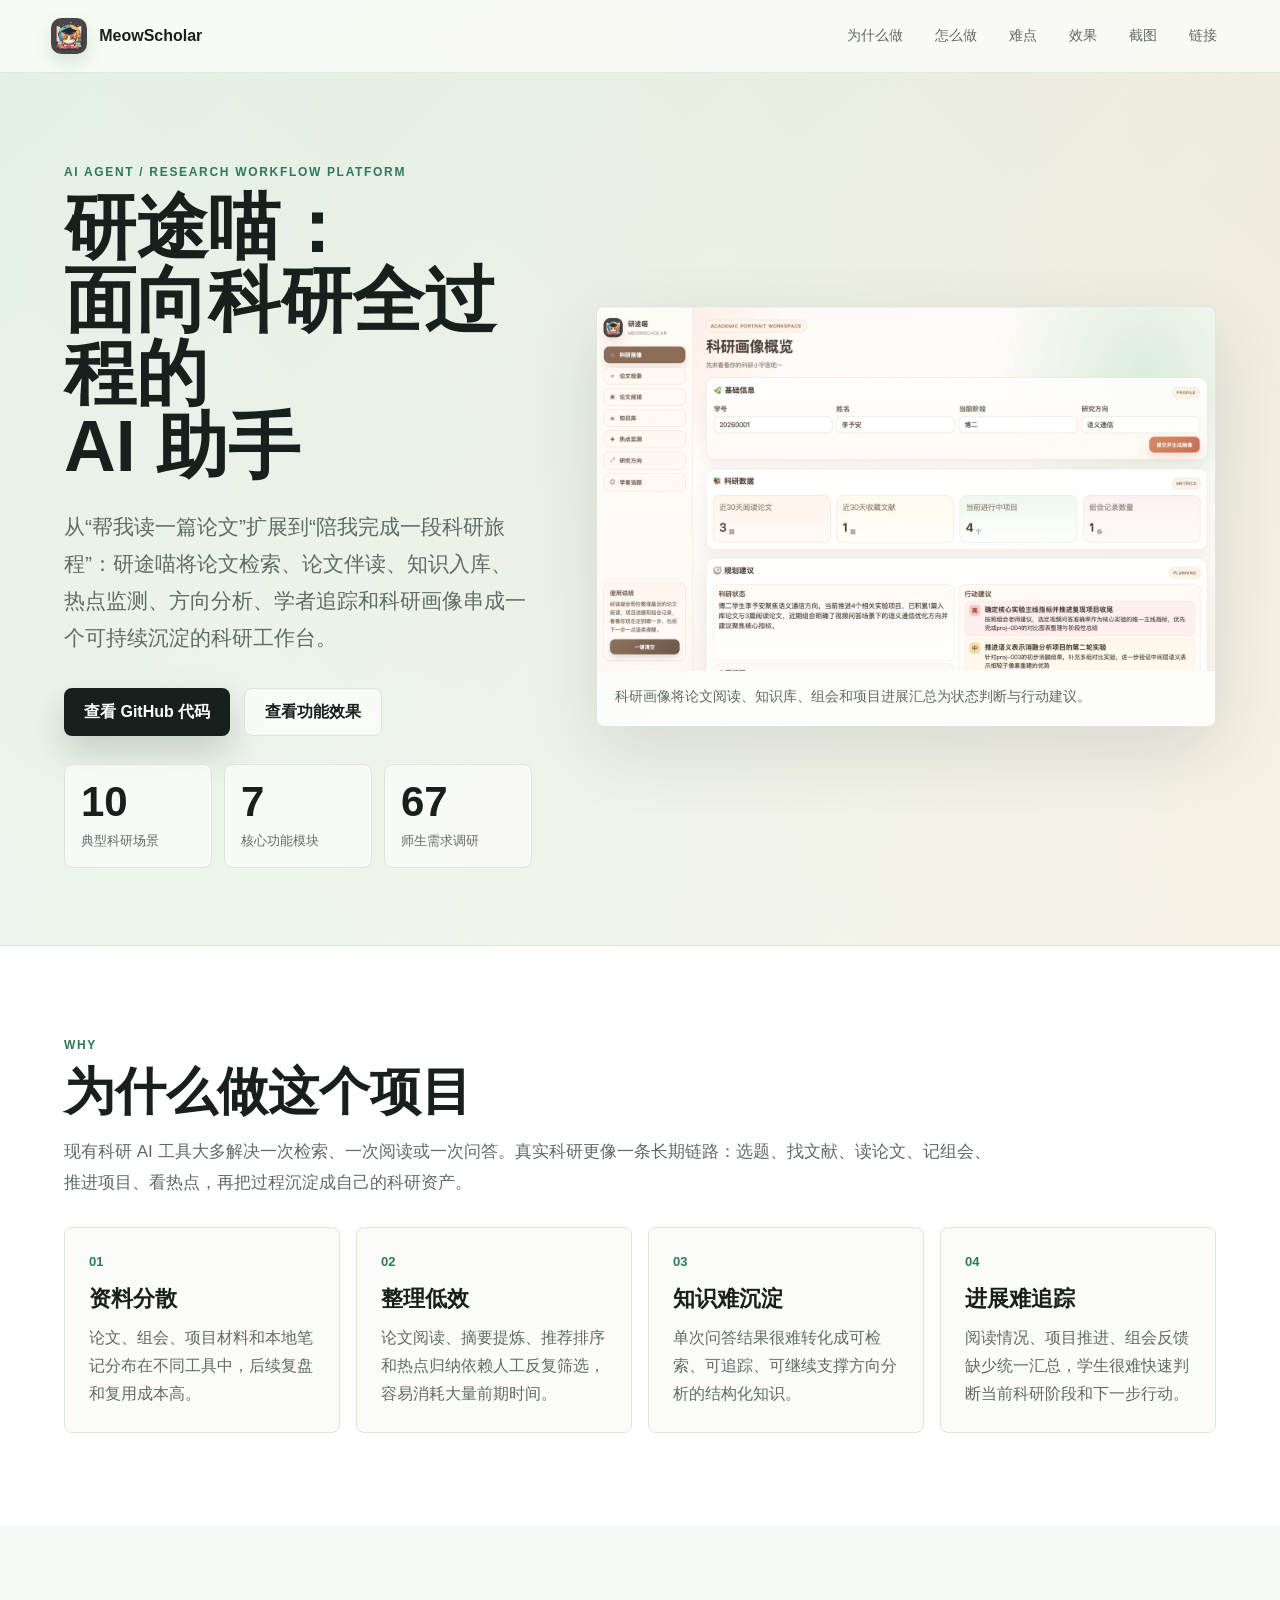
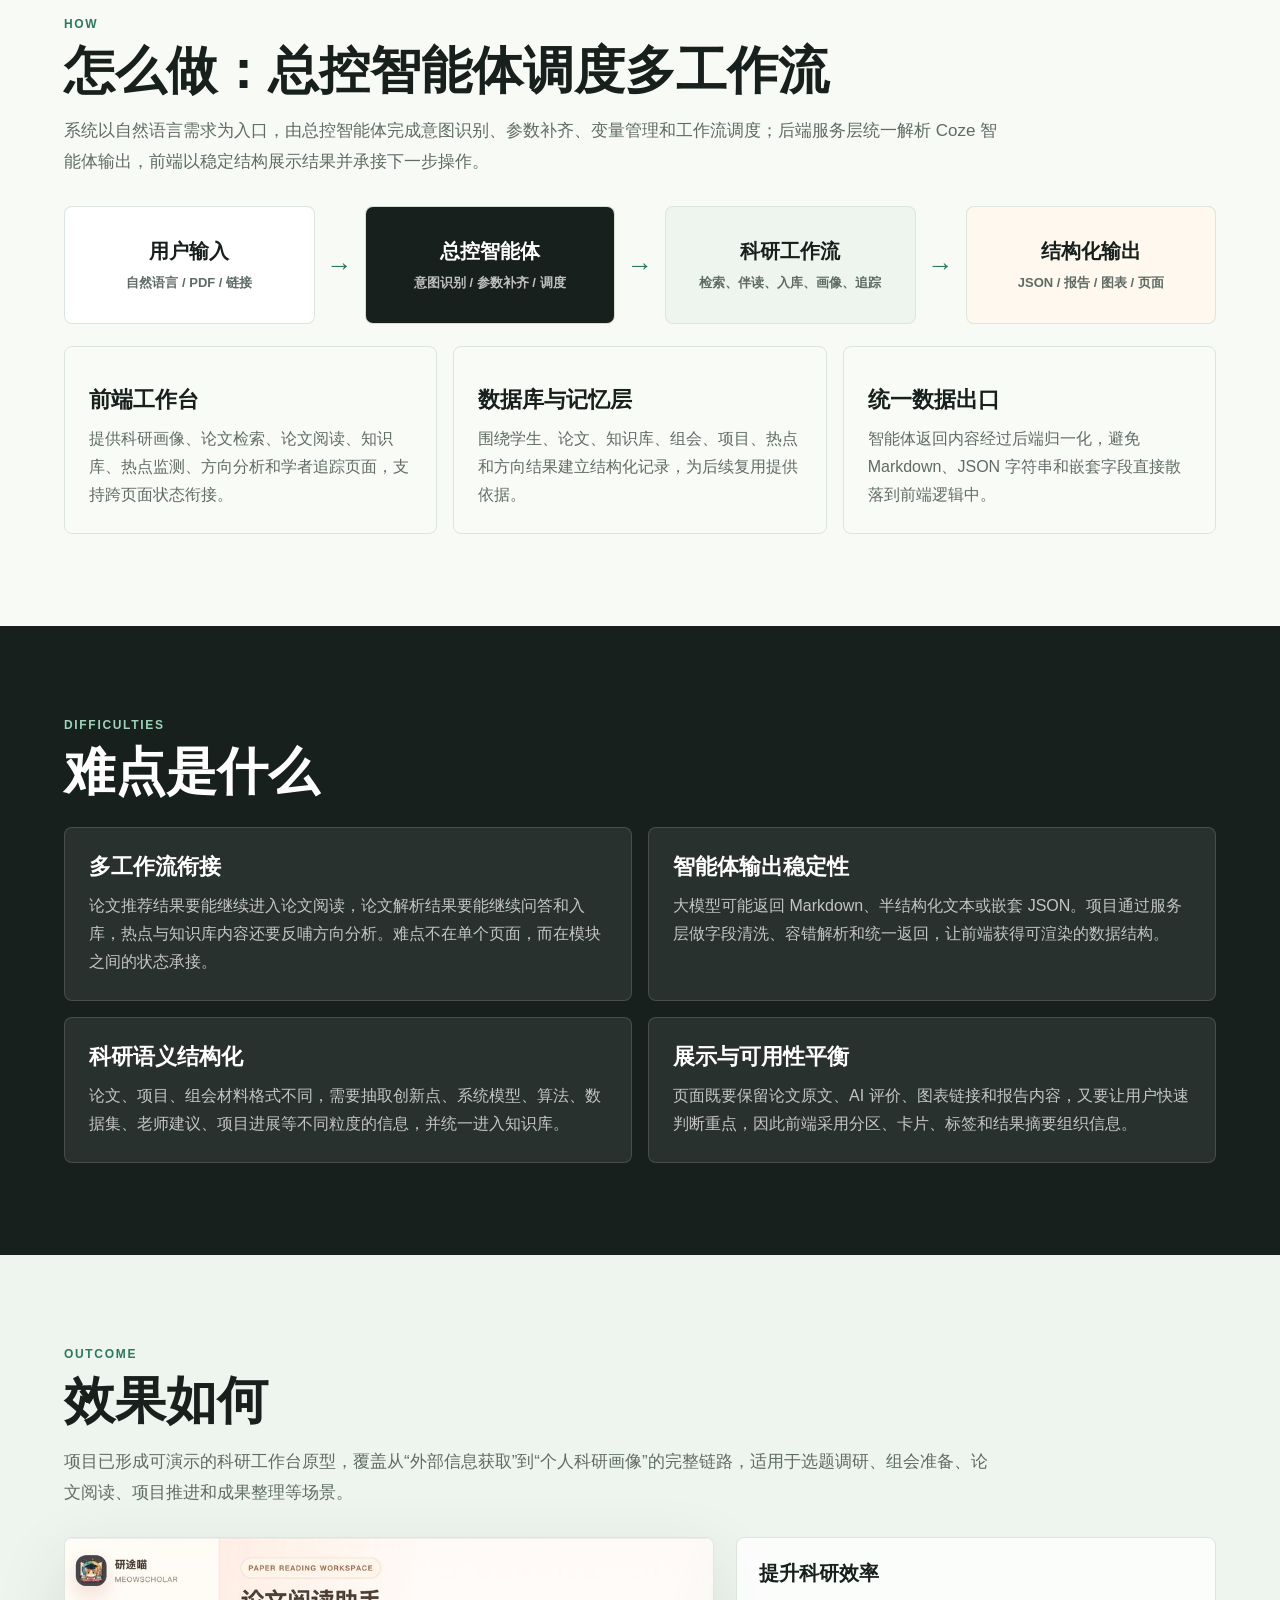
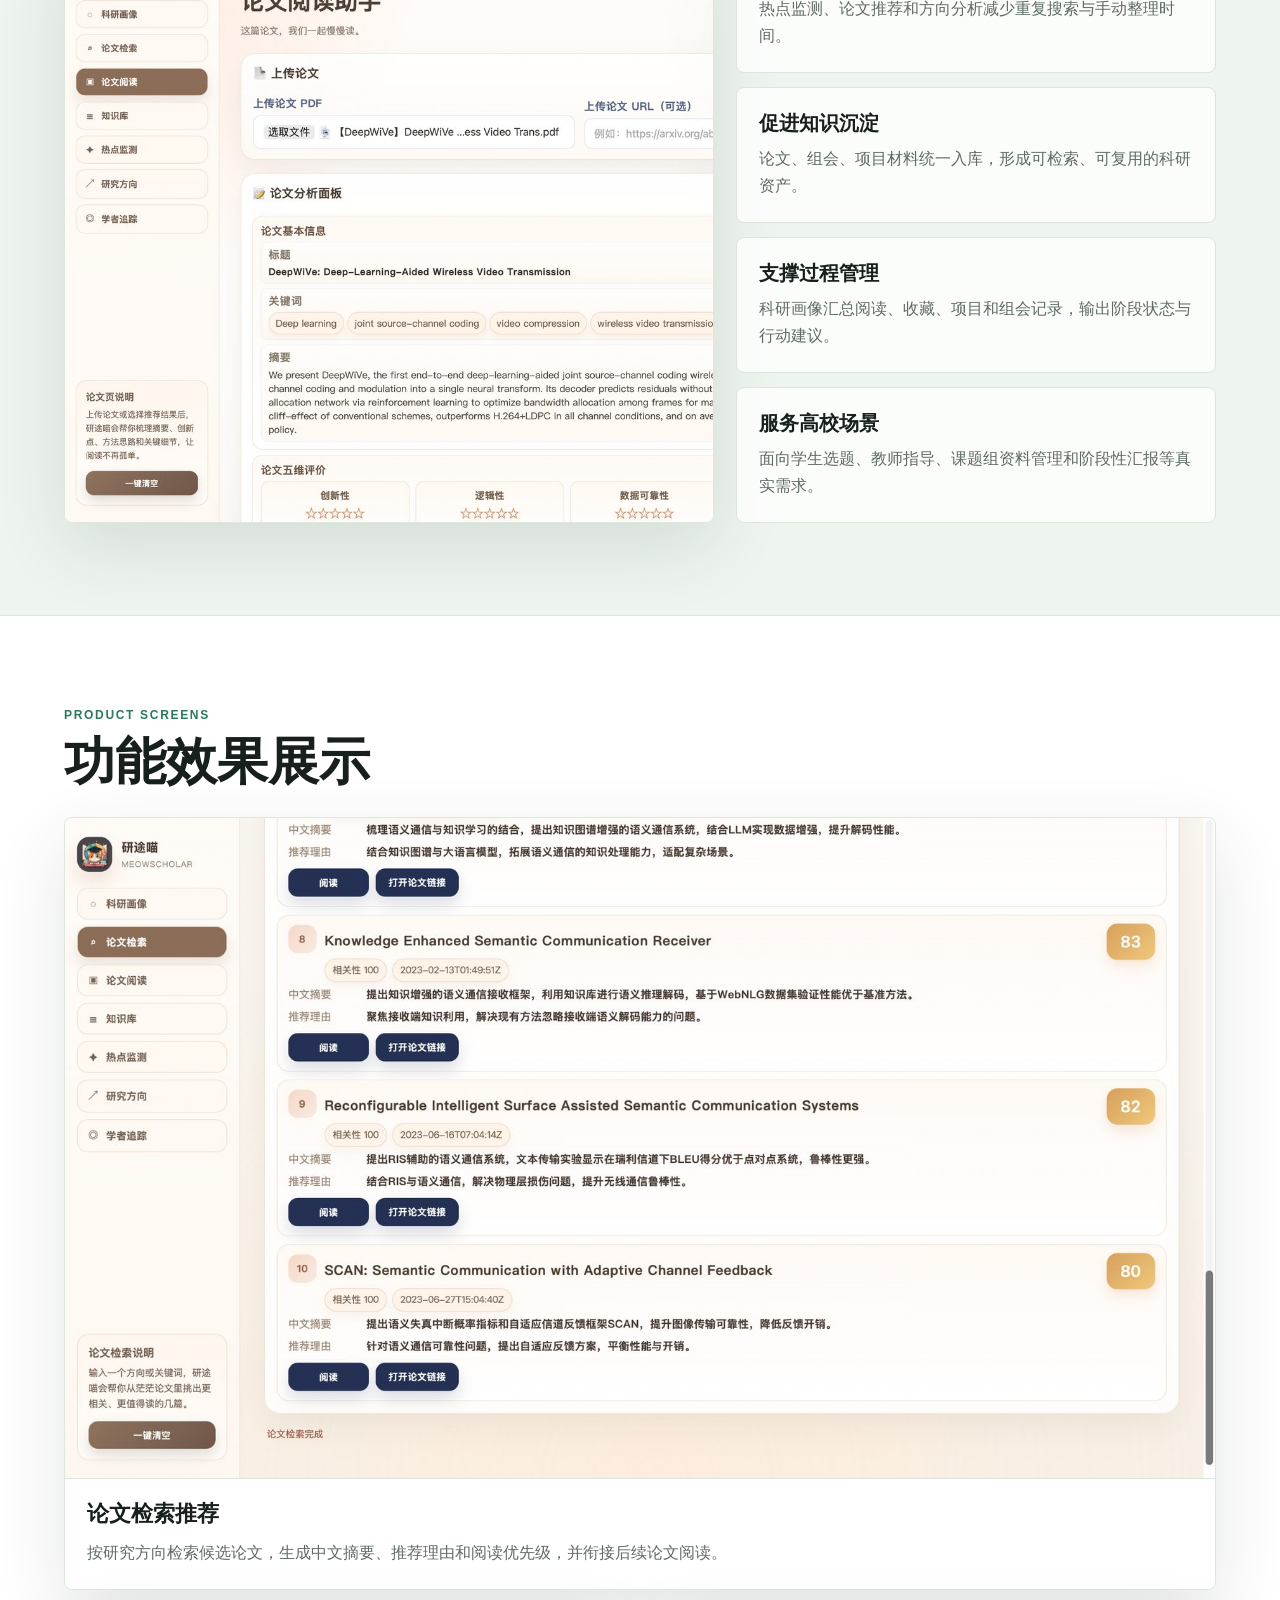
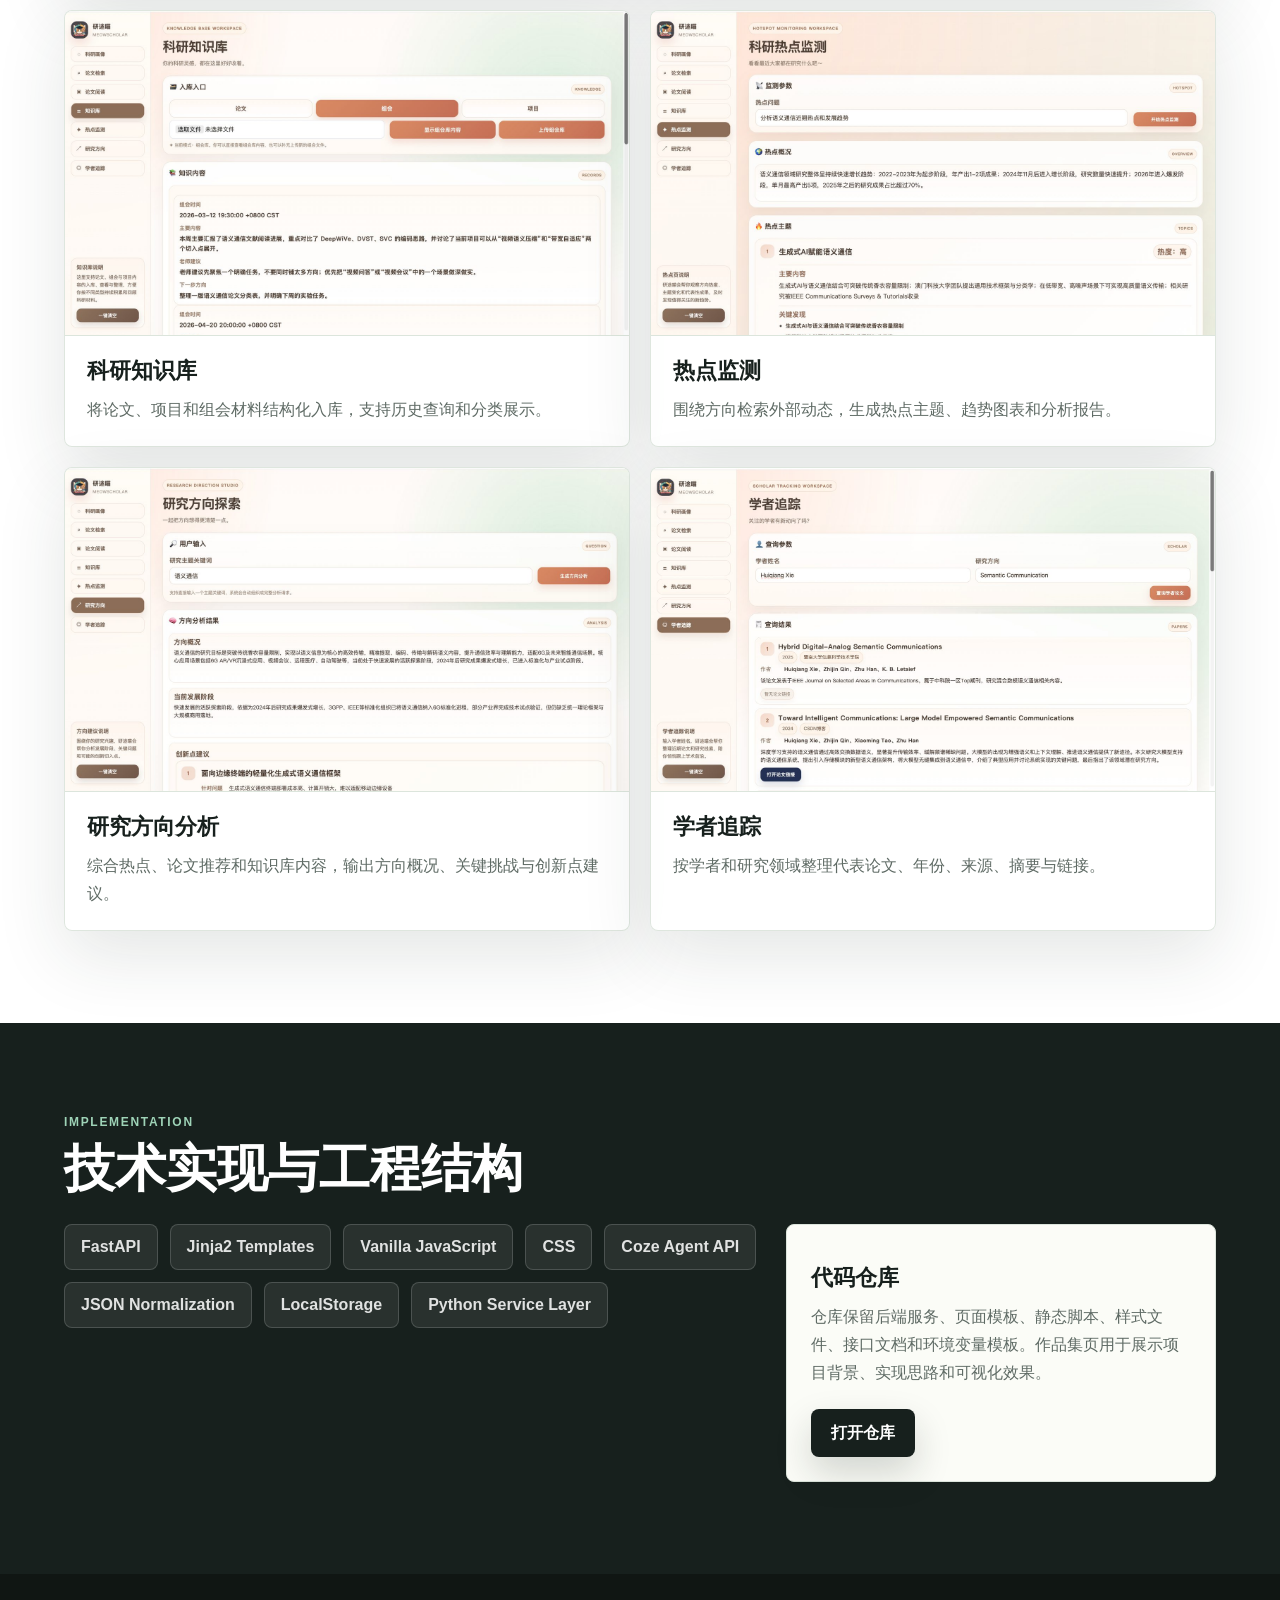
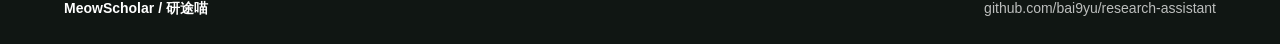
==== commit 36f3e075: "Update project links to research-assistant" ====
--- a/index.html
+++ b/index.html
@@ -35,7 +35,7 @@
             从“帮我读一篇论文”扩展到“陪我完成一段科研旅程”：研途喵将论文检索、论文伴读、知识入库、热点监测、方向分析、学者追踪和科研画像串成一个可持续沉淀的科研工作台。
           </p>
           <div class="hero-actions" id="links">
-            <a class="primary-action" href="https://github.com/bai9yu/fcl" target="_blank" rel="noreferrer">查看 GitHub 代码</a>
+            <a class="primary-action" href="https://github.com/bai9yu/research-assistant" target="_blank" rel="noreferrer">查看 GitHub 代码</a>
             <a class="secondary-action" href="#gallery">查看功能效果</a>
           </div>
           <div class="hero-metrics" aria-label="Project metrics">
@@ -209,7 +209,7 @@
           <div class="repo-panel">
             <h3>代码仓库</h3>
             <p>仓库保留后端服务、页面模板、静态脚本、样式文件、接口文档和环境变量模板。作品集页用于展示项目背景、实现思路和可视化效果。</p>
-            <a href="https://github.com/bai9yu/fcl" target="_blank" rel="noreferrer">打开仓库</a>
+            <a href="https://github.com/bai9yu/research-assistant" target="_blank" rel="noreferrer">打开仓库</a>
           </div>
         </div>
       </section>
@@ -217,7 +217,7 @@
 
     <footer class="site-footer">
       <span>MeowScholar / 研途喵</span>
-      <a href="https://github.com/bai9yu/fcl" target="_blank" rel="noreferrer">github.com/bai9yu/fcl</a>
+      <a href="https://github.com/bai9yu/research-assistant" target="_blank" rel="noreferrer">github.com/bai9yu/research-assistant</a>
     </footer>
   </body>
 </html>
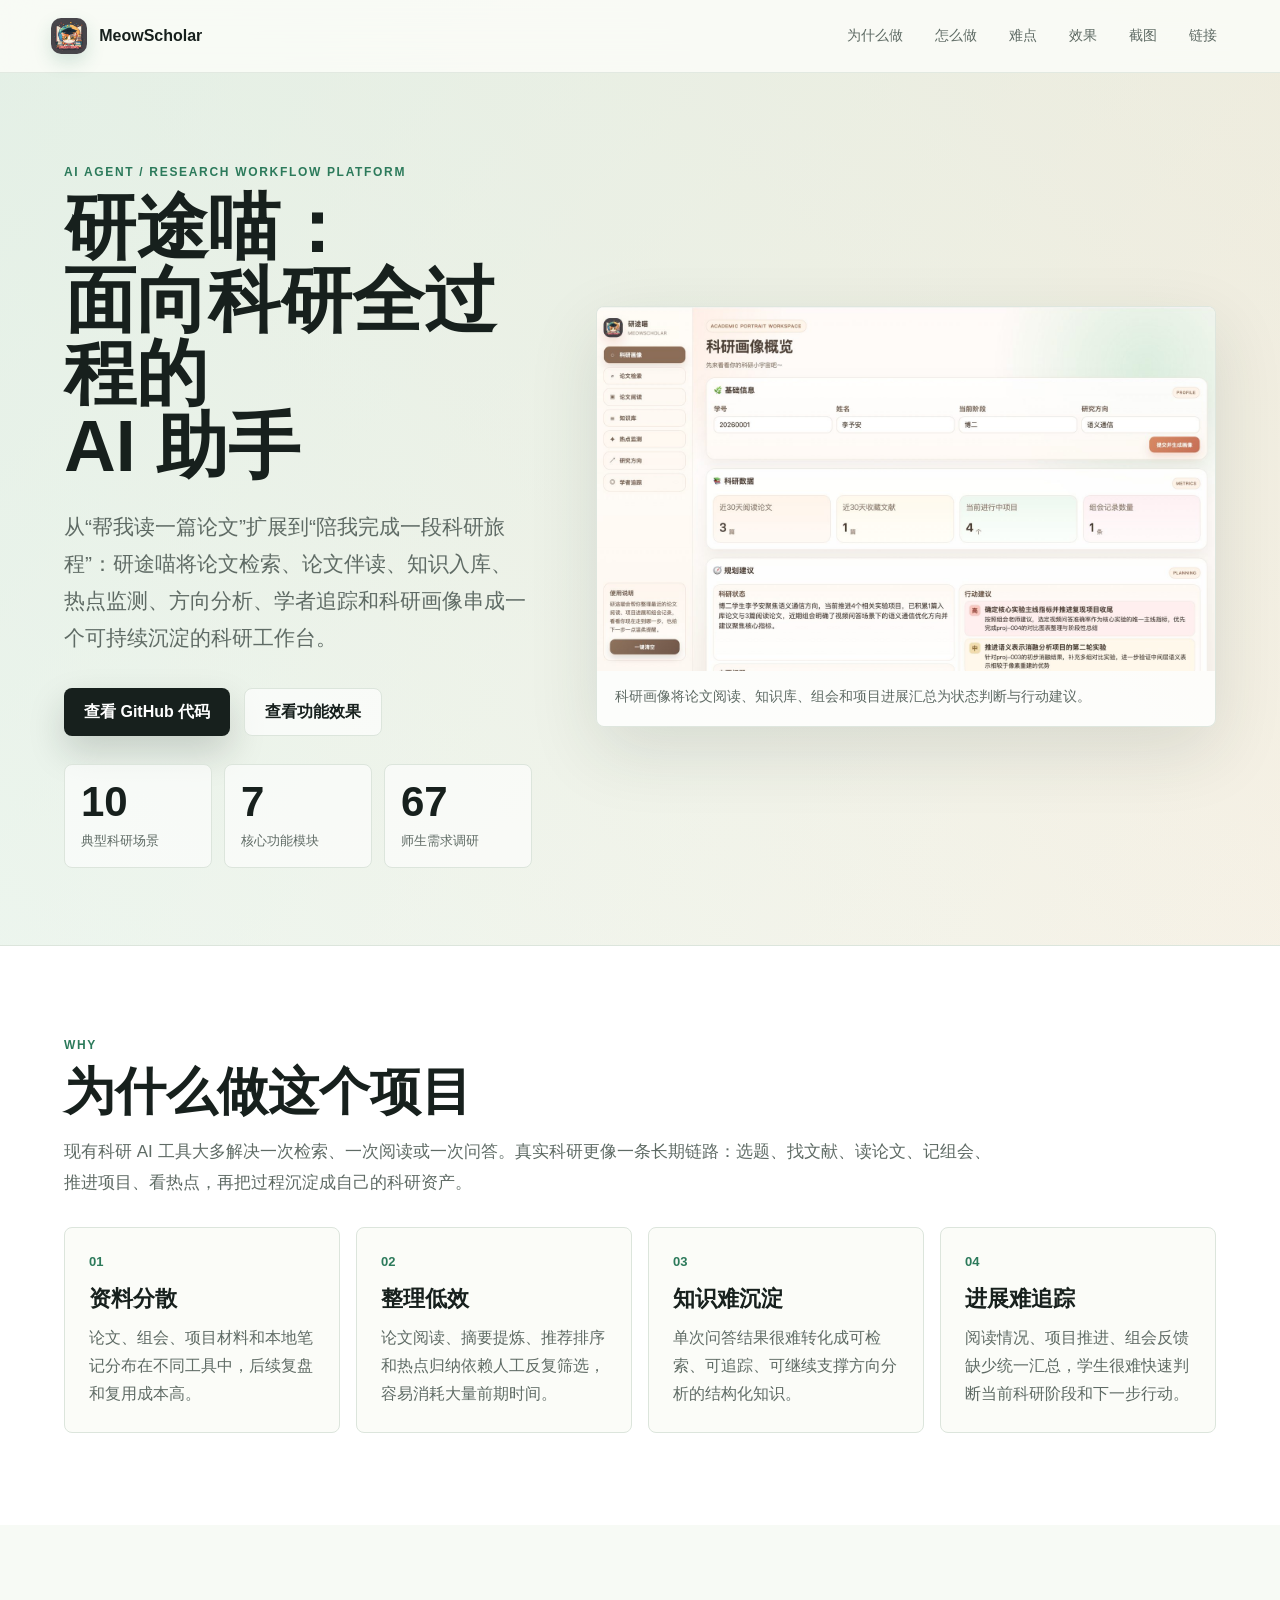
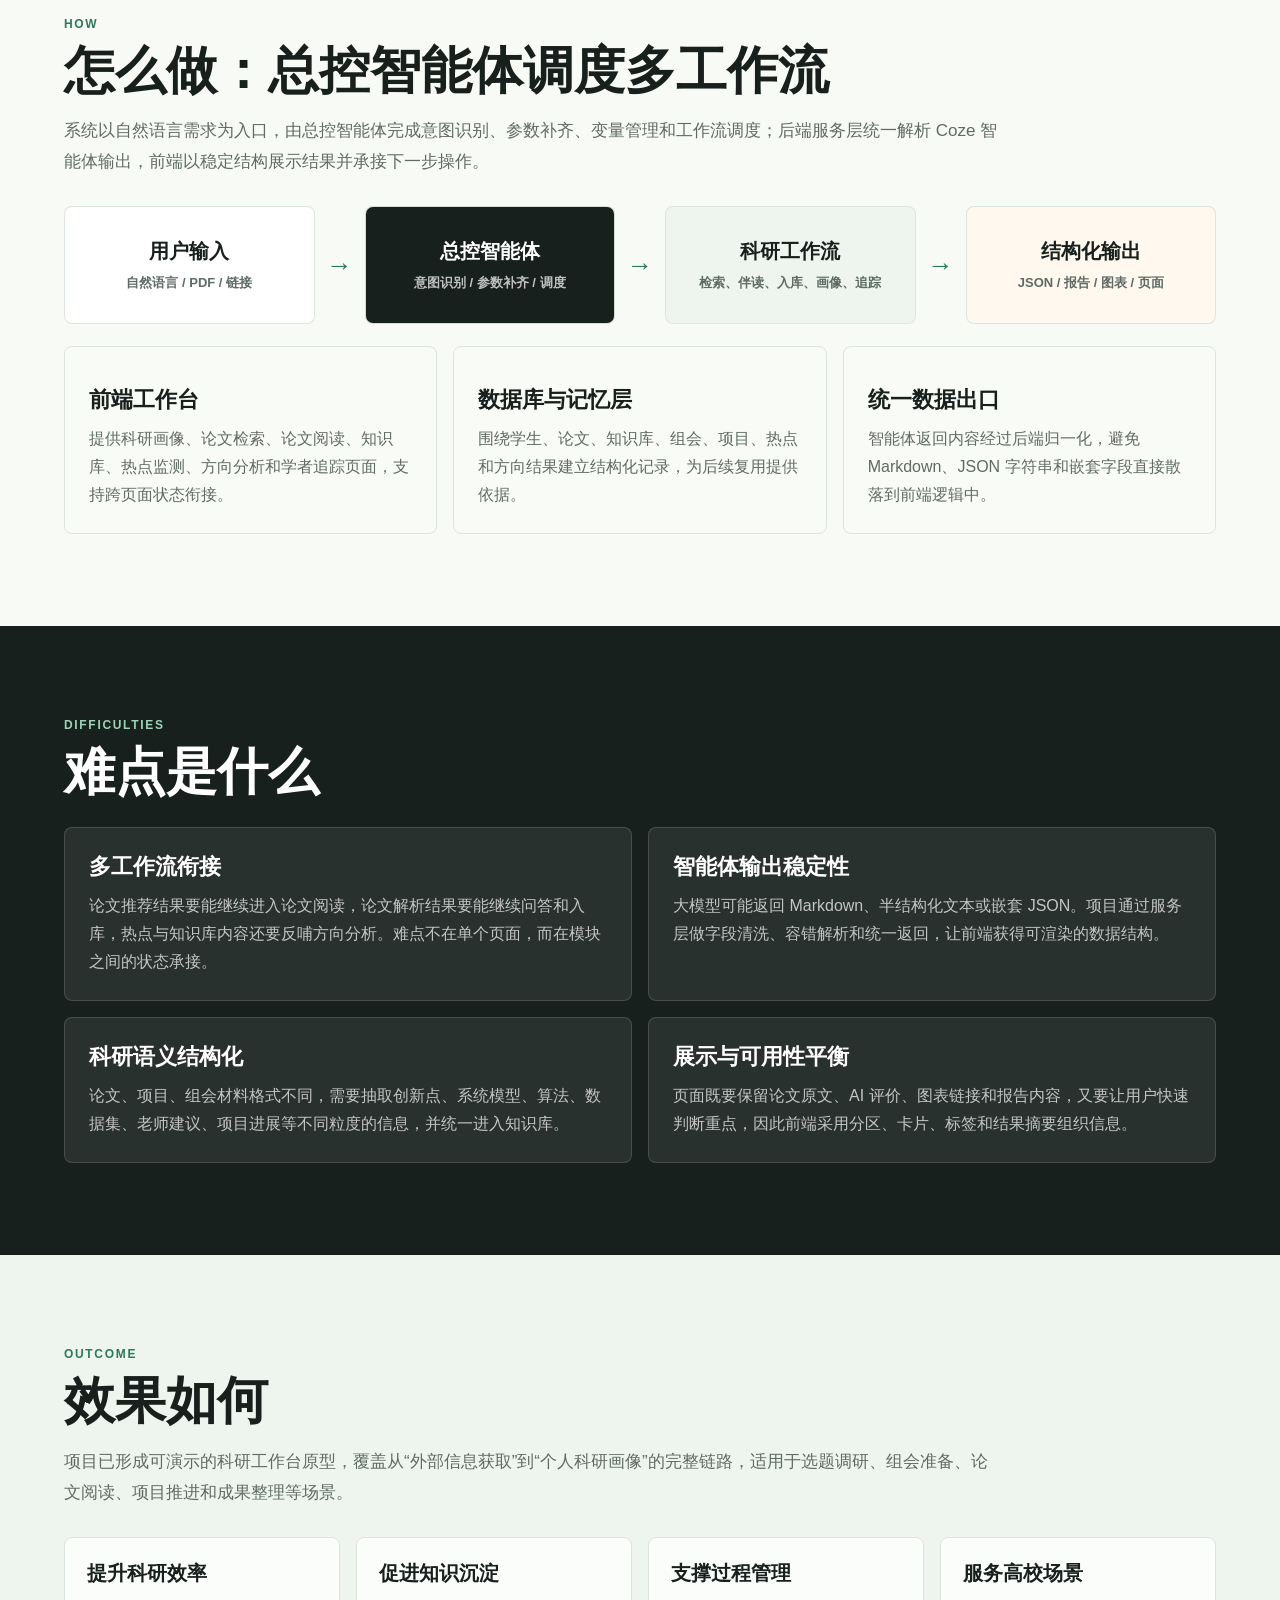
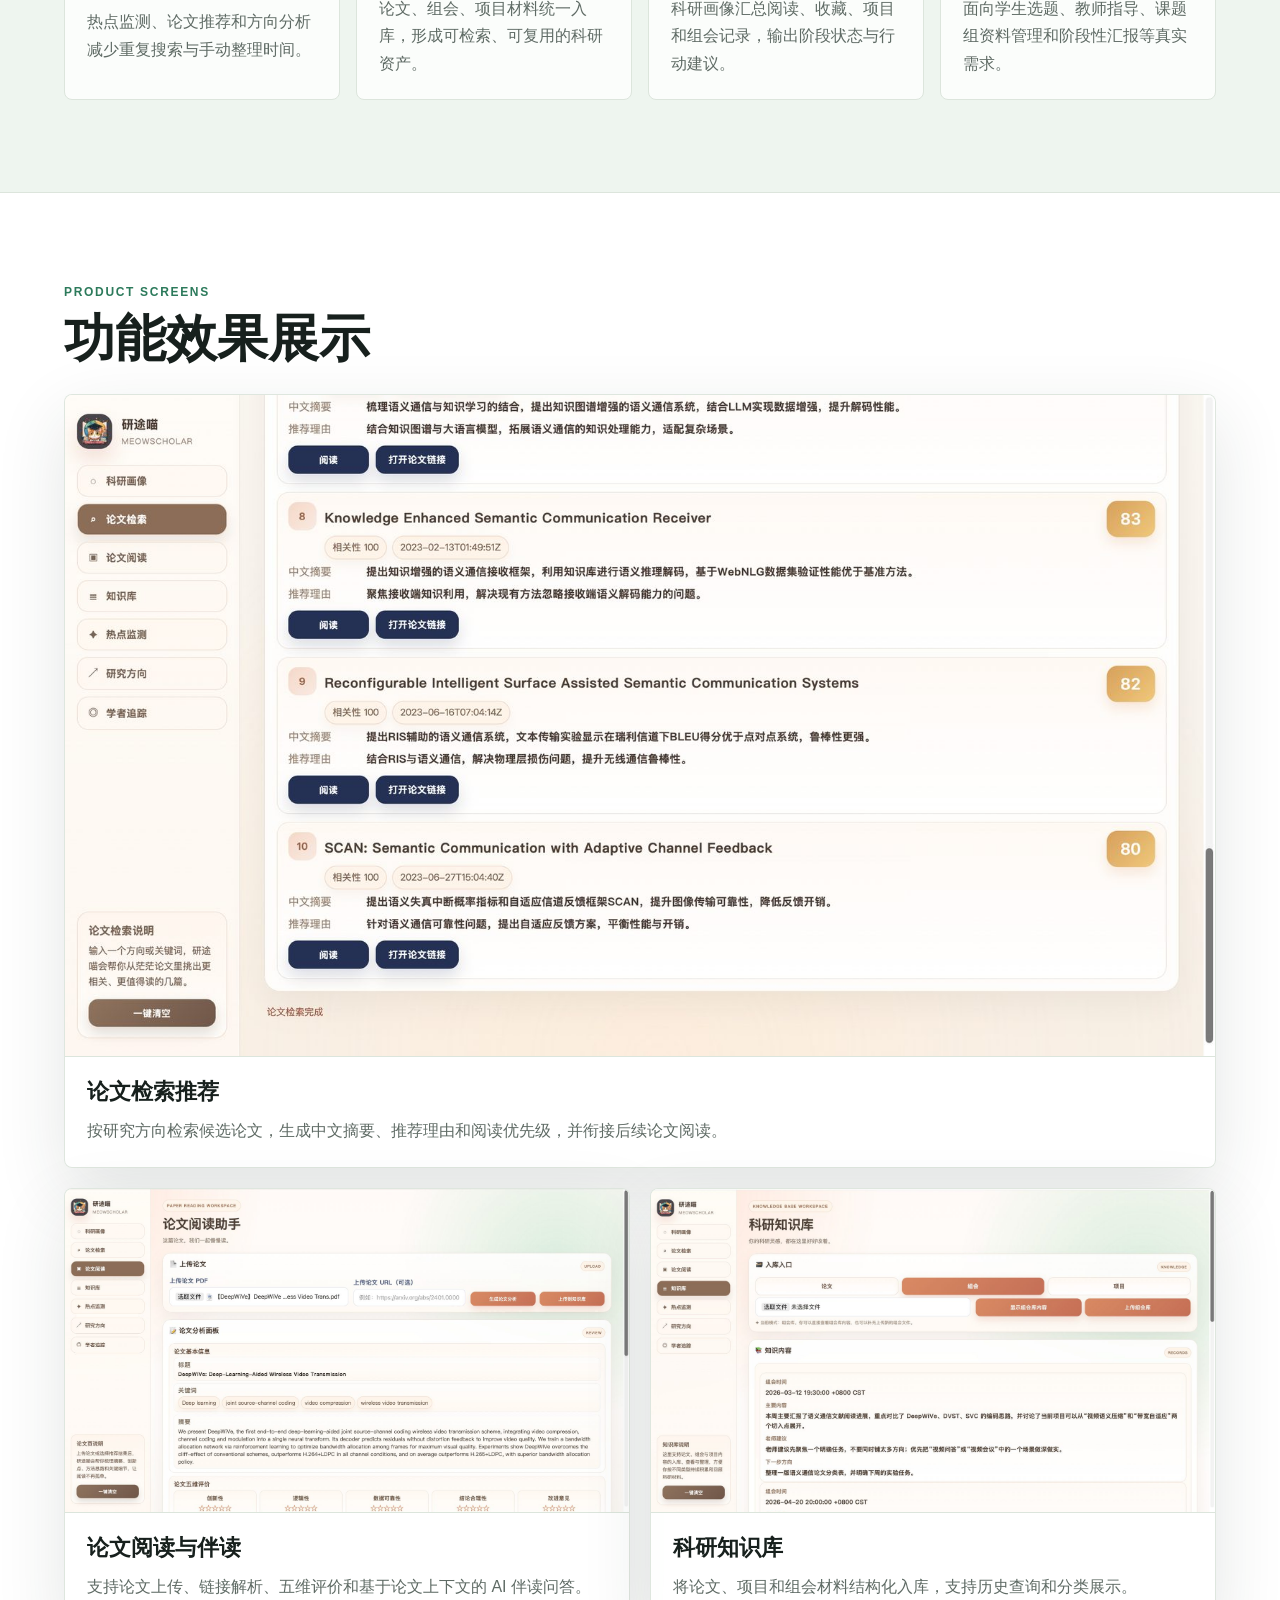
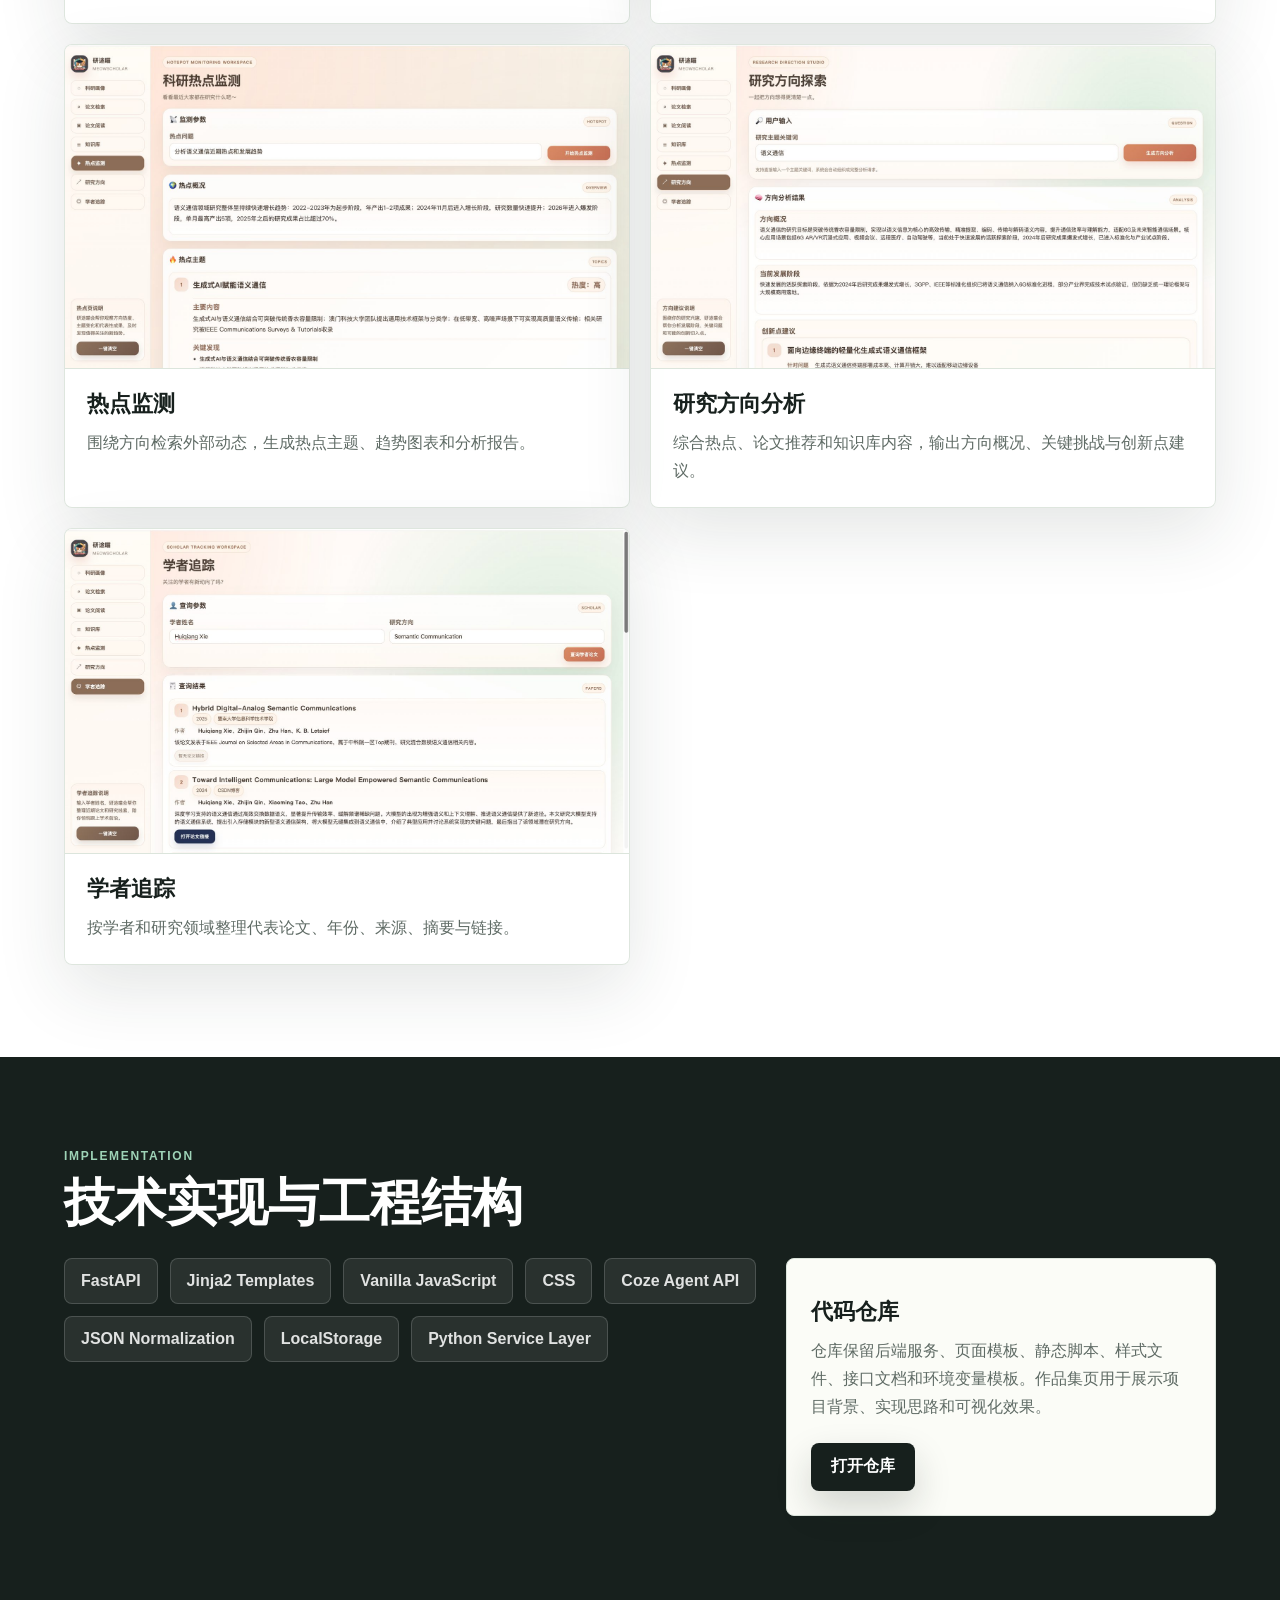
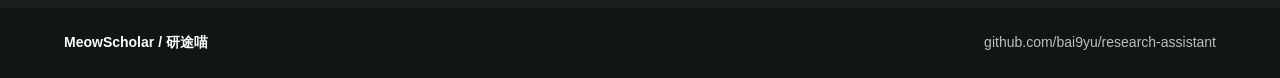
==== commit 9b03e9fe: "Move outcome screenshot to gallery" ====
--- a/index.html
+++ b/index.html
@@ -148,16 +148,11 @@
             项目已形成可演示的科研工作台原型，覆盖从“外部信息获取”到“个人科研画像”的完整链路，适用于选题调研、组会准备、论文阅读、项目推进和成果整理等场景。
           </p>
         </div>
-        <div class="outcome-layout">
-          <figure>
-            <img src="portfolio-assets/research-agent/paper-reading.jpg" alt="研途喵论文阅读与伴读页面截图" />
-          </figure>
-          <div class="outcome-copy">
-            <div><strong>提升科研效率</strong><span>热点监测、论文推荐和方向分析减少重复搜索与手动整理时间。</span></div>
-            <div><strong>促进知识沉淀</strong><span>论文、组会、项目材料统一入库，形成可检索、可复用的科研资产。</span></div>
-            <div><strong>支撑过程管理</strong><span>科研画像汇总阅读、收藏、项目和组会记录，输出阶段状态与行动建议。</span></div>
-            <div><strong>服务高校场景</strong><span>面向学生选题、教师指导、课题组资料管理和阶段性汇报等真实需求。</span></div>
-          </div>
+        <div class="outcome-copy">
+          <div><strong>提升科研效率</strong><span>热点监测、论文推荐和方向分析减少重复搜索与手动整理时间。</span></div>
+          <div><strong>促进知识沉淀</strong><span>论文、组会、项目材料统一入库，形成可检索、可复用的科研资产。</span></div>
+          <div><strong>支撑过程管理</strong><span>科研画像汇总阅读、收藏、项目和组会记录，输出阶段状态与行动建议。</span></div>
+          <div><strong>服务高校场景</strong><span>面向学生选题、教师指导、课题组资料管理和阶段性汇报等真实需求。</span></div>
         </div>
       </section>
 
@@ -170,6 +165,10 @@
           <article class="screen-card wide">
             <img src="portfolio-assets/research-agent/paper-search.jpg" alt="论文检索页面截图" />
             <div><h3>论文检索推荐</h3><p>按研究方向检索候选论文，生成中文摘要、推荐理由和阅读优先级，并衔接后续论文阅读。</p></div>
+          </article>
+          <article class="screen-card">
+            <img src="portfolio-assets/research-agent/paper-reading.jpg" alt="论文阅读与伴读页面截图" />
+            <div><h3>论文阅读与伴读</h3><p>支持论文上传、链接解析、五维评价和基于论文上下文的 AI 伴读问答。</p></div>
           </article>
           <article class="screen-card">
             <img src="portfolio-assets/research-agent/knowledge-base.jpg" alt="科研知识库页面截图" />
--- a/portfolio.css
+++ b/portfolio.css
@@ -205,7 +205,6 @@
 }
 
 .hero-shot,
-.outcome-layout figure,
 .screen-card {
   margin: 0;
   border: 1px solid rgba(220, 229, 220, 0.94);
@@ -395,24 +394,10 @@
   background: #eef5ef;
 }
 
-.outcome-layout {
-  display: grid;
-  grid-template-columns: minmax(0, 1.15fr) minmax(320px, 0.85fr);
-  gap: 22px;
-  align-items: stretch;
-}
-
-.outcome-layout figure img {
-  width: 100%;
-  height: 100%;
-  min-height: 430px;
-  object-fit: cover;
-  object-position: top left;
-}
-
 .outcome-copy {
   display: grid;
-  gap: 14px;
+  grid-template-columns: repeat(4, minmax(0, 1fr));
+  gap: 16px;
 }
 
 .outcome-copy div {
@@ -515,13 +500,13 @@
 
 @media (max-width: 1080px) {
   .hero-section,
-  .outcome-layout,
   .stack-layout {
     grid-template-columns: 1fr;
   }
 
   .problem-grid,
-  .method-grid {
+  .method-grid,
+  .outcome-copy {
     grid-template-columns: repeat(2, minmax(0, 1fr));
   }
 
@@ -583,6 +568,7 @@
   .hero-metrics,
   .problem-grid,
   .method-grid,
+  .outcome-copy,
   .challenge-list,
   .screen-grid {
     grid-template-columns: 1fr;
@@ -592,10 +578,6 @@
     grid-column: auto;
   }
 
-  .outcome-layout figure img {
-    min-height: auto;
-  }
-
   .site-footer {
     flex-direction: column;
   }
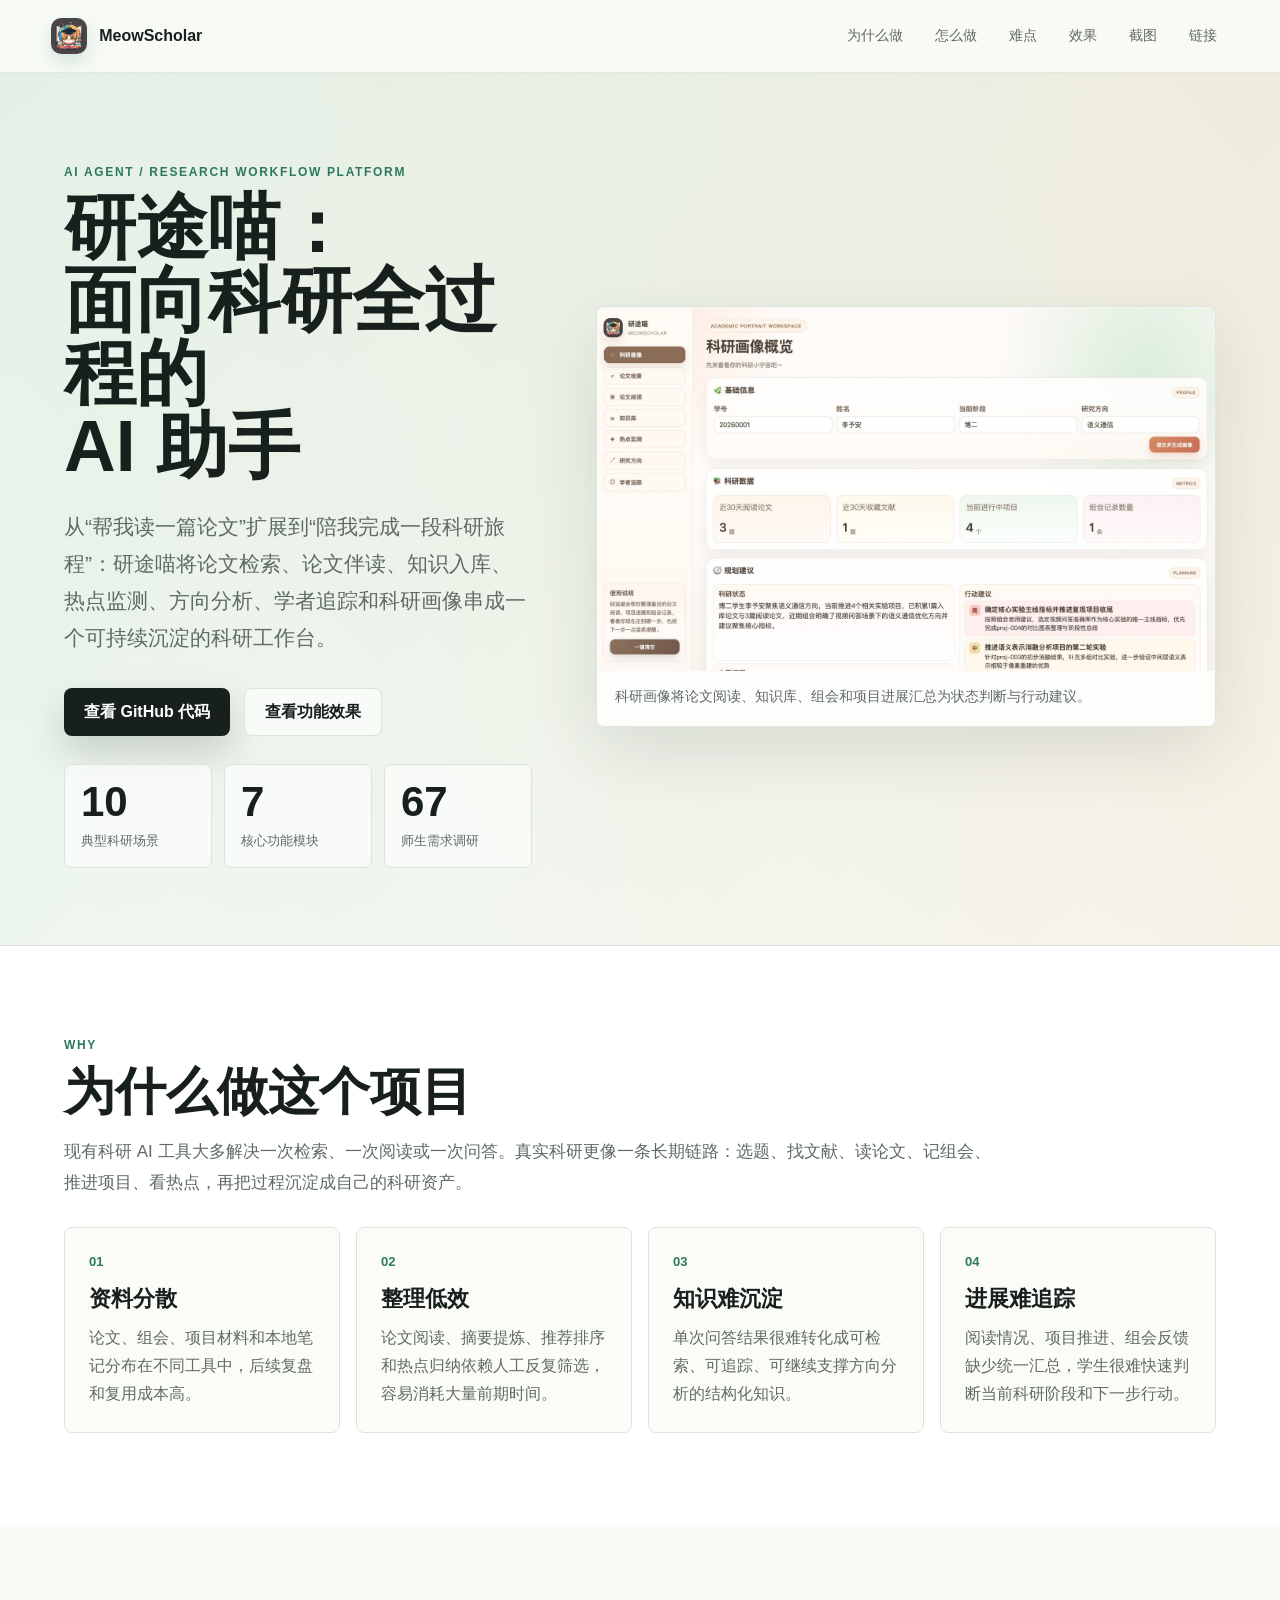
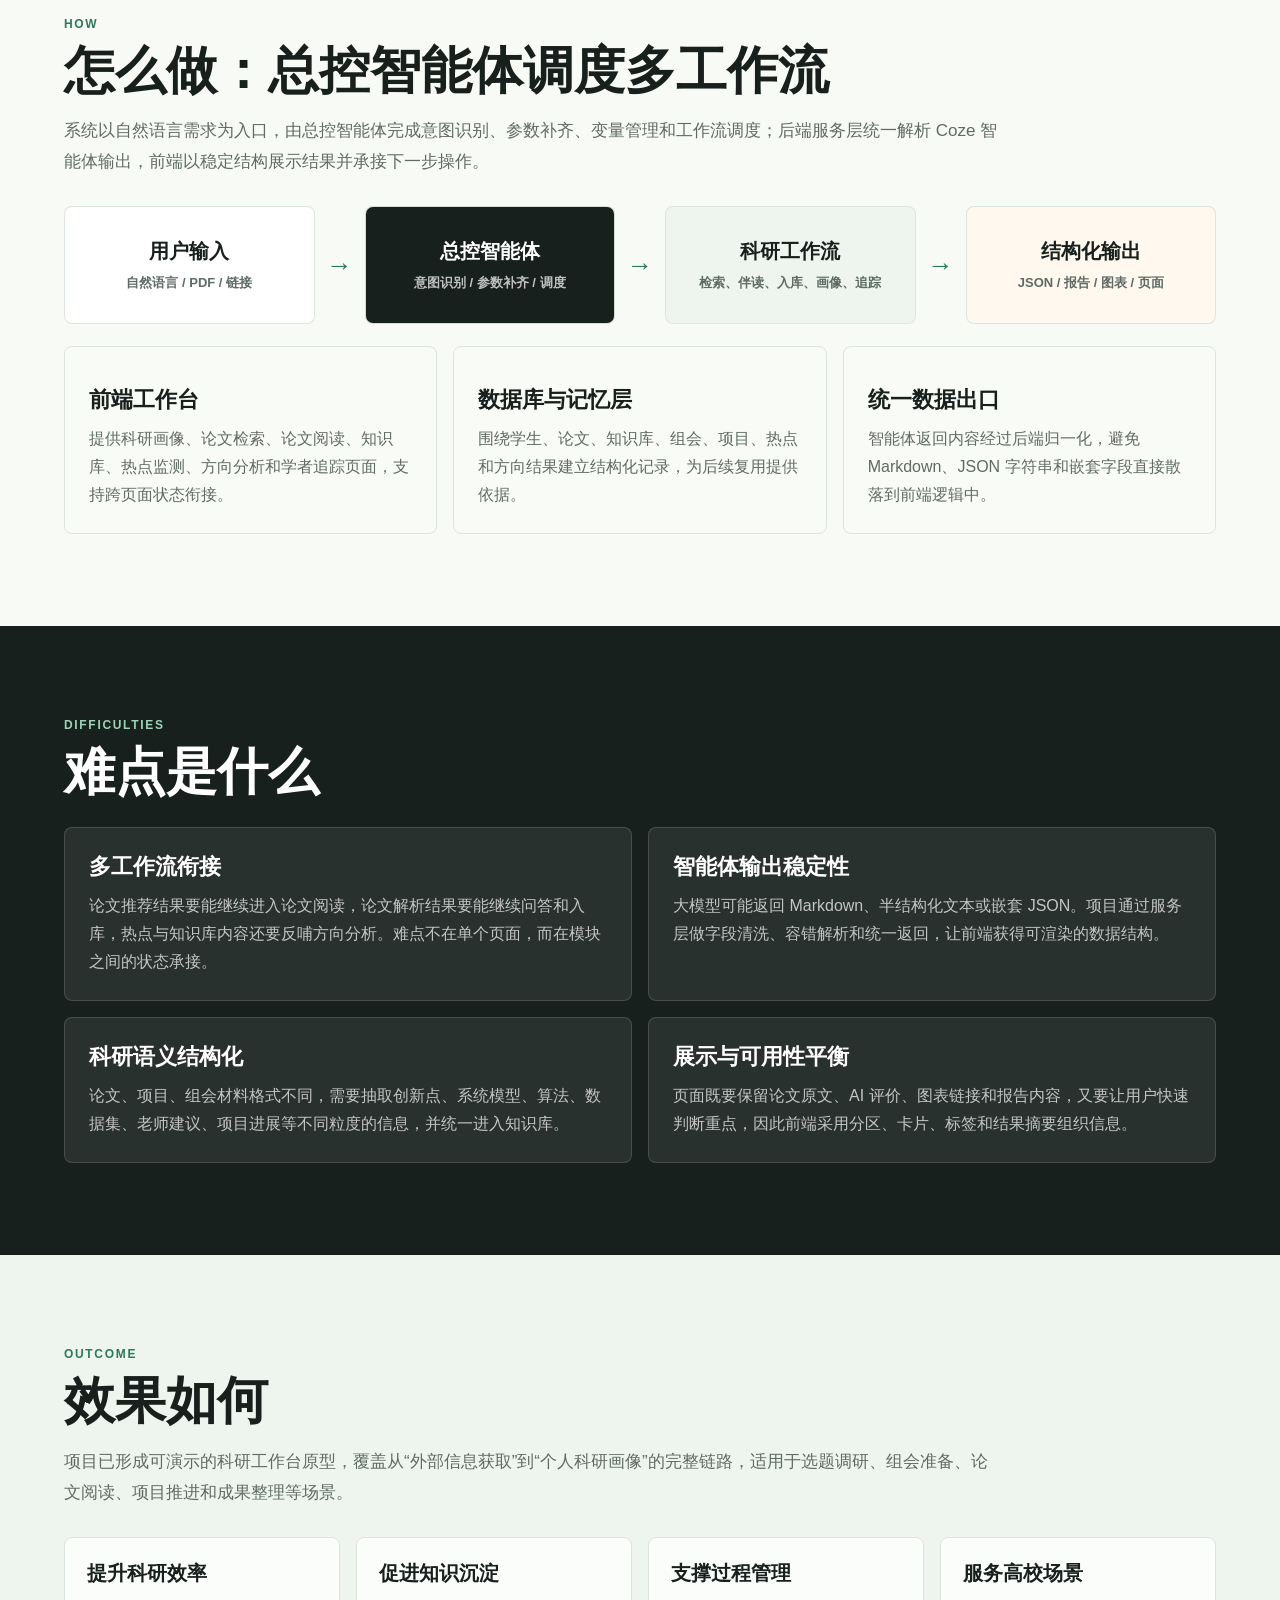
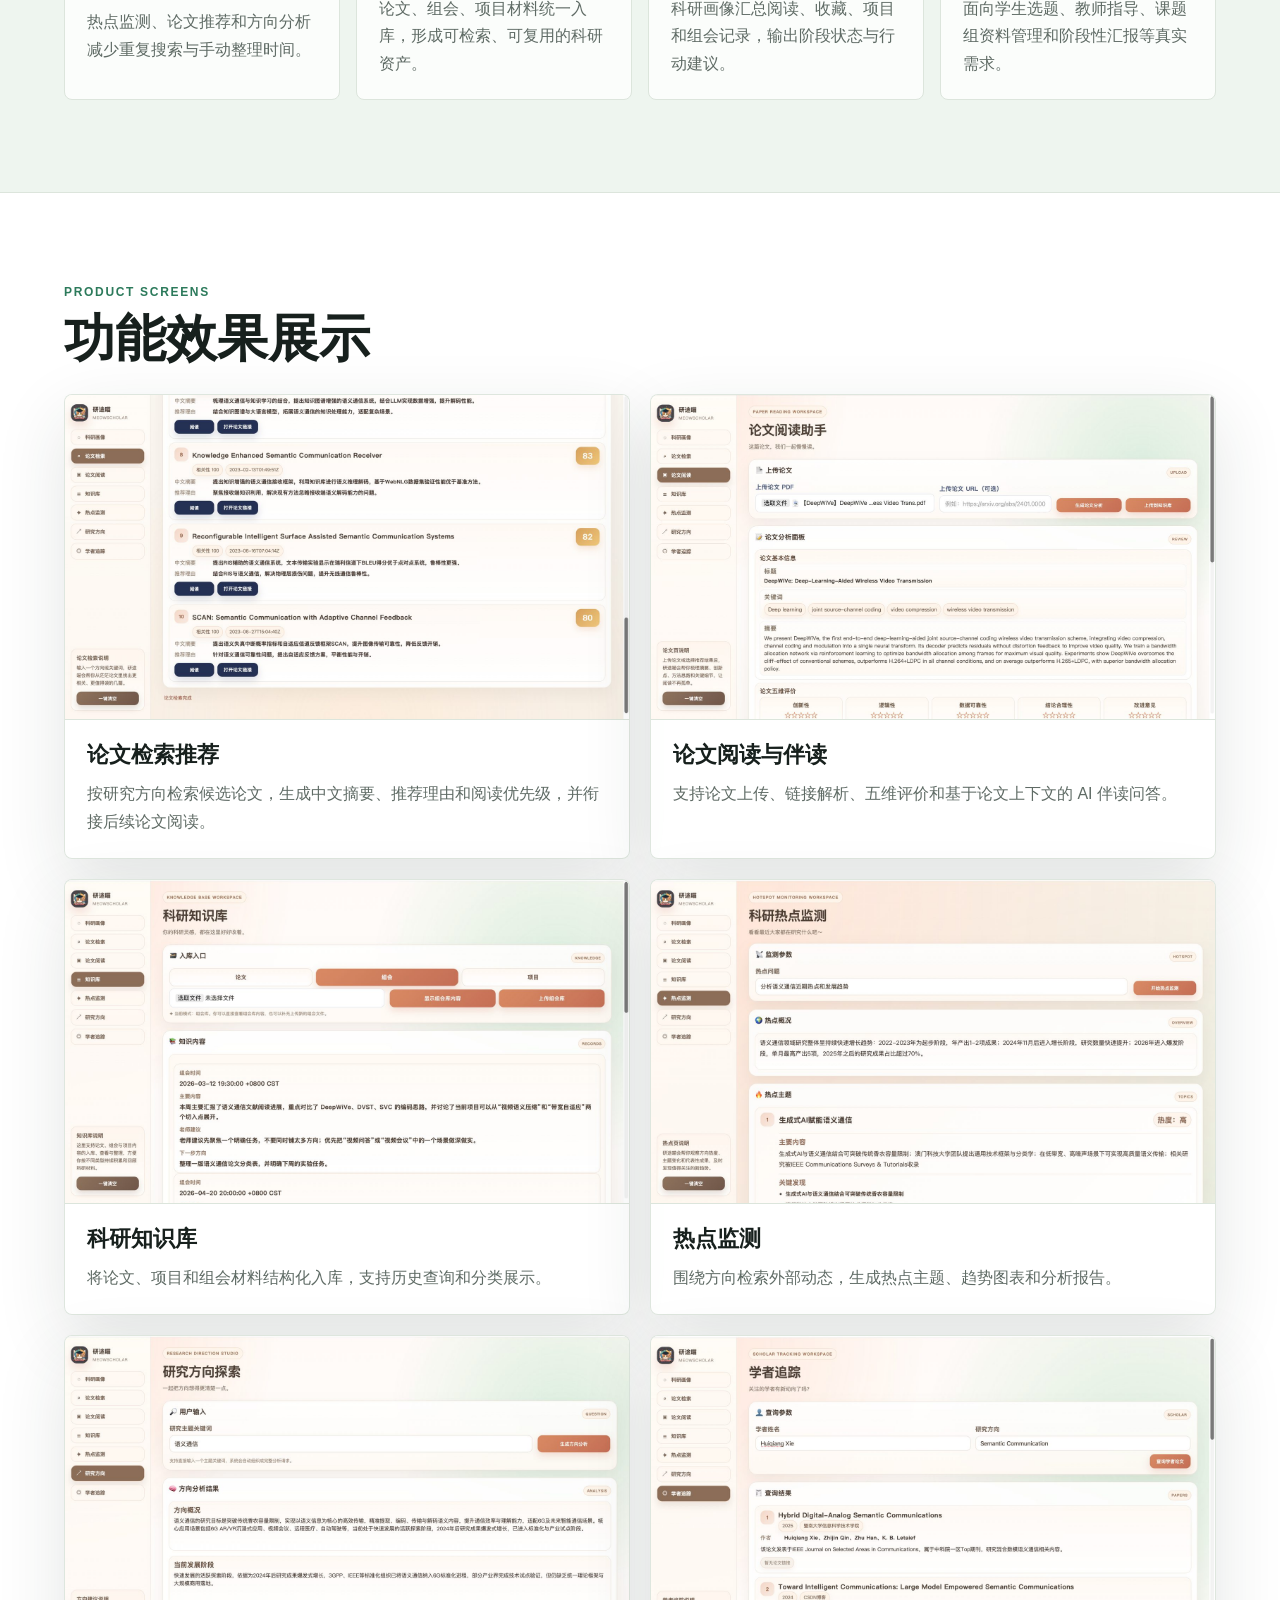
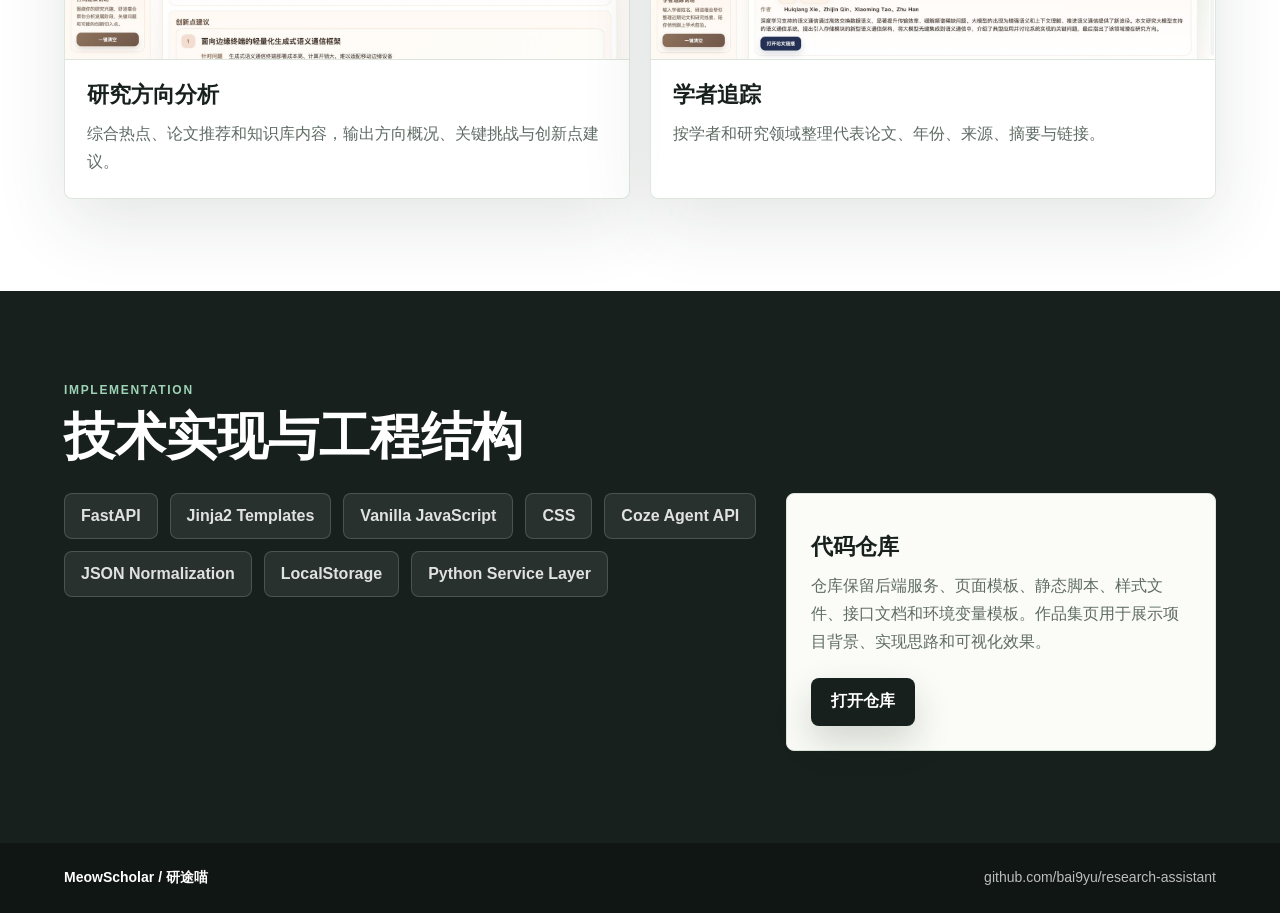
==== commit 2132edb1: "Use equal gallery card layout" ====
--- a/index.html
+++ b/index.html
@@ -162,7 +162,7 @@
           <h2 id="gallery-title">功能效果展示</h2>
         </div>
         <div class="screen-grid">
-          <article class="screen-card wide">
+          <article class="screen-card">
             <img src="portfolio-assets/research-agent/paper-search.jpg" alt="论文检索页面截图" />
             <div><h3>论文检索推荐</h3><p>按研究方向检索候选论文，生成中文摘要、推荐理由和阅读优先级，并衔接后续论文阅读。</p></div>
           </article>
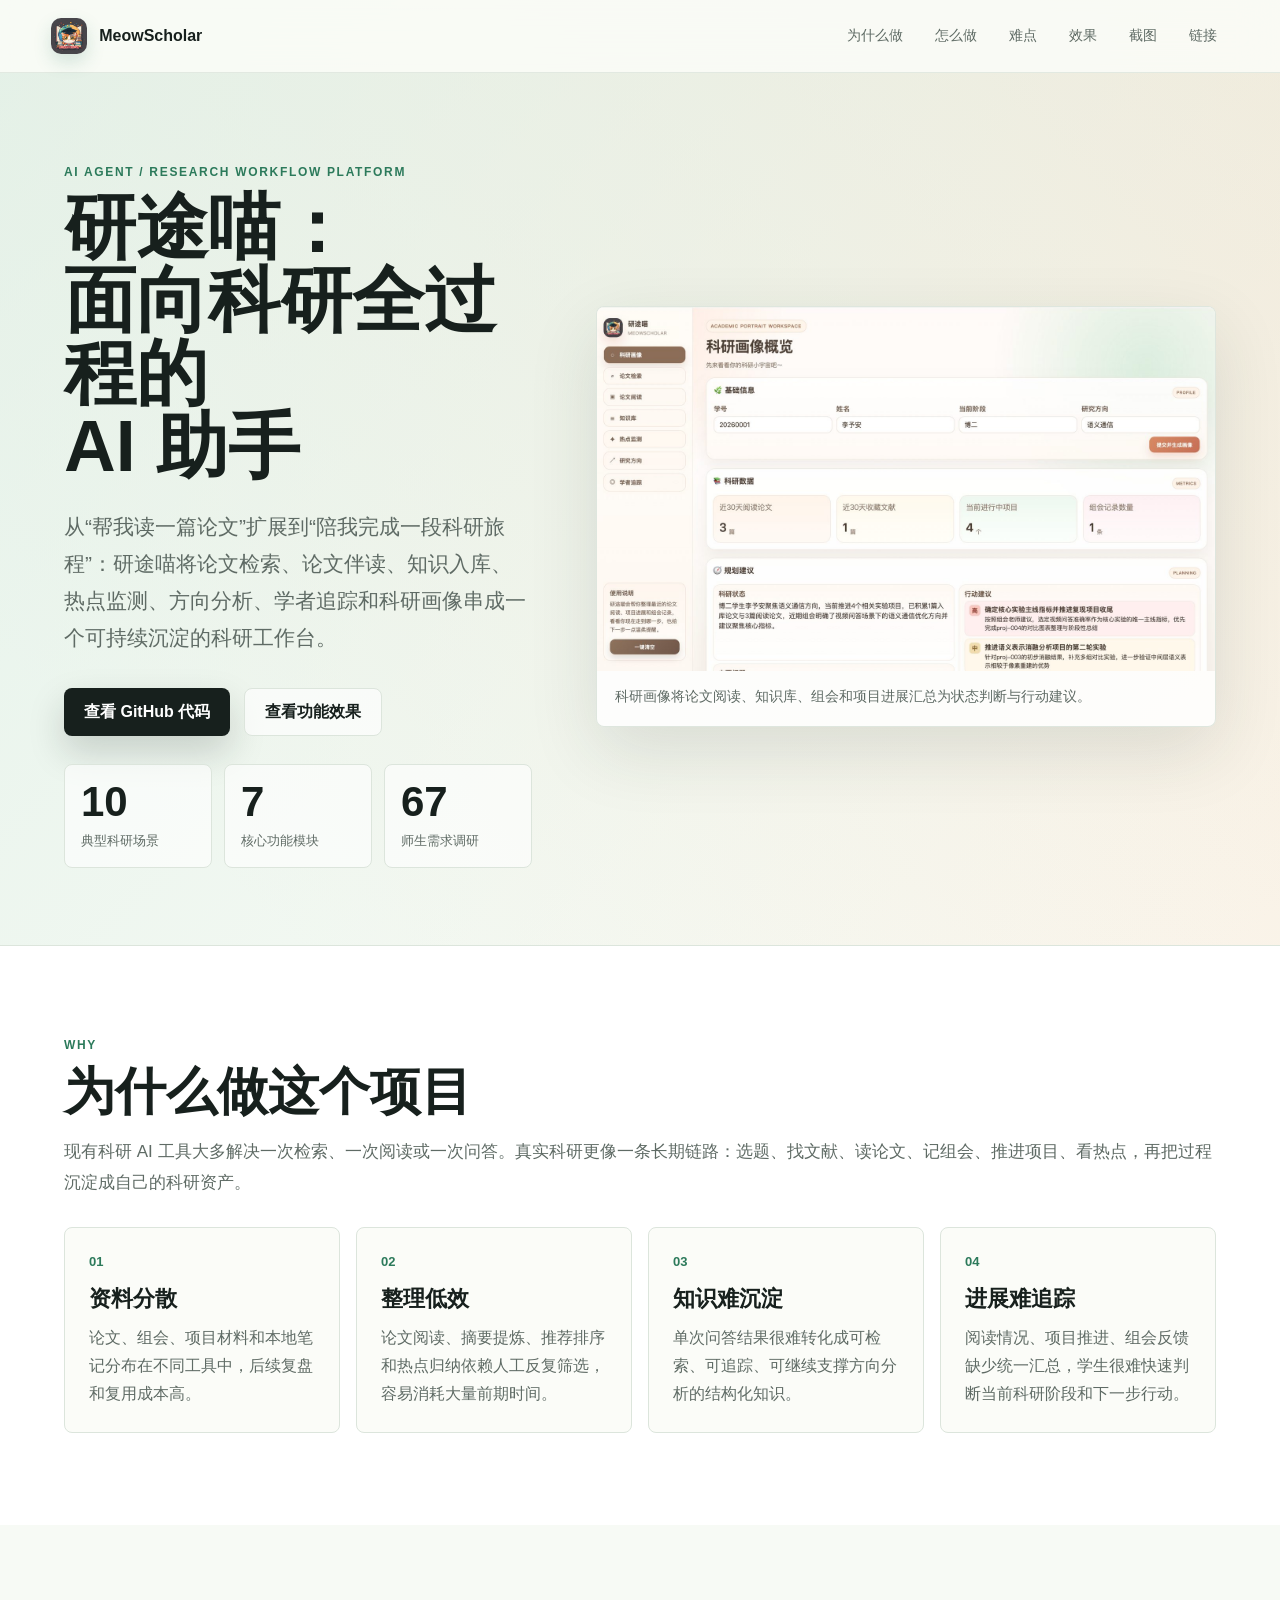
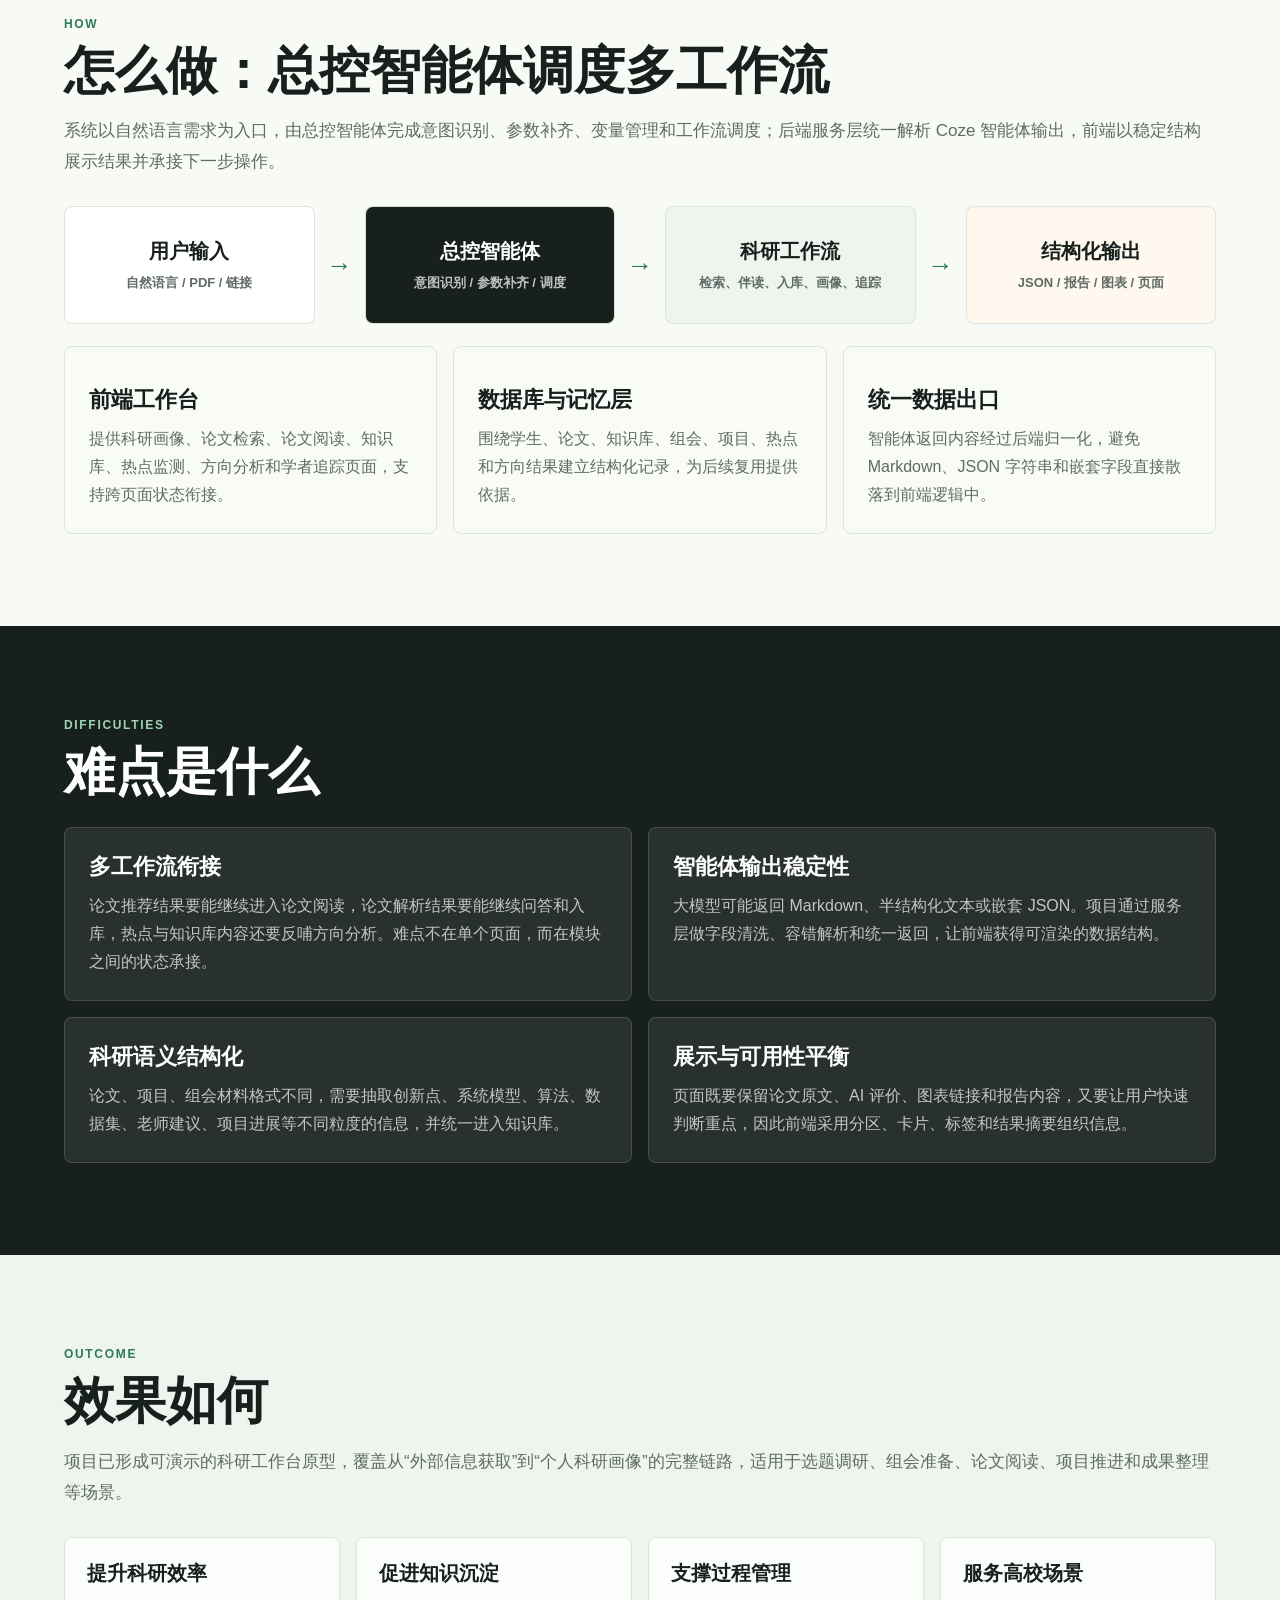
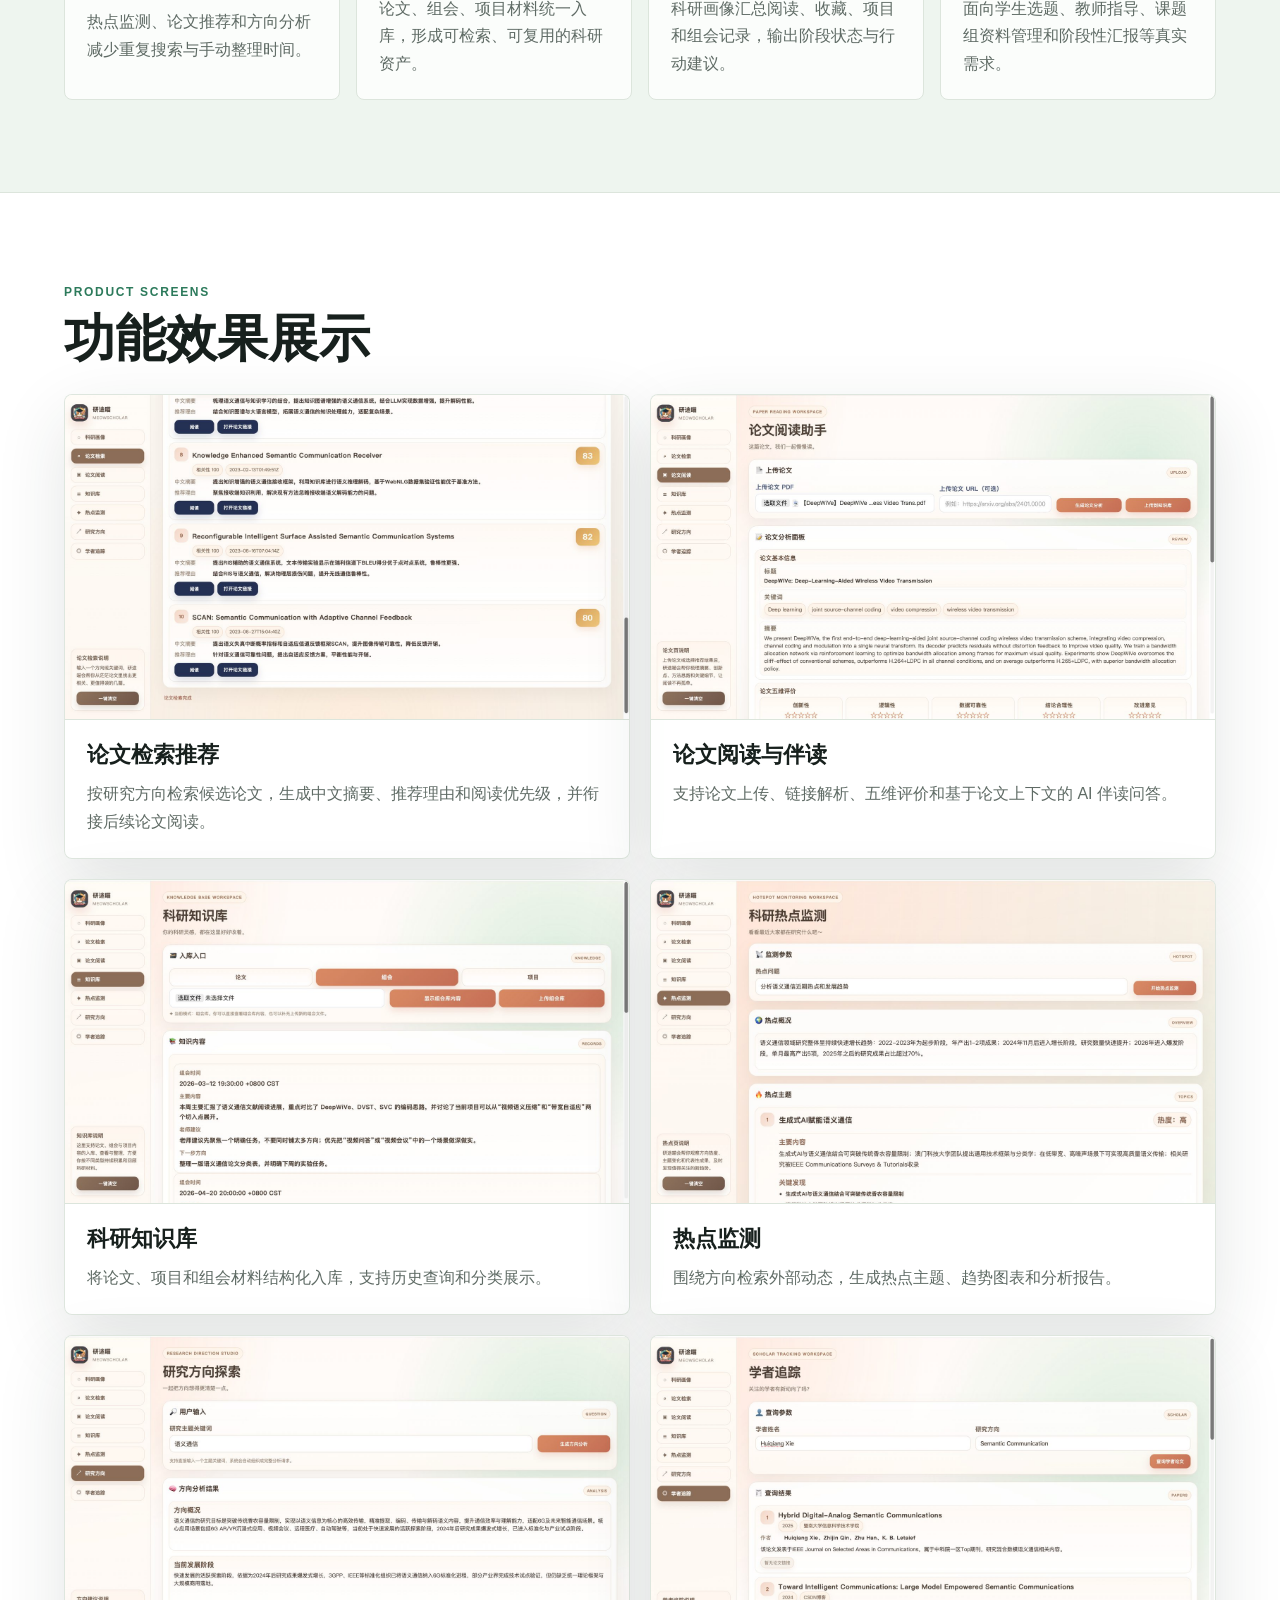
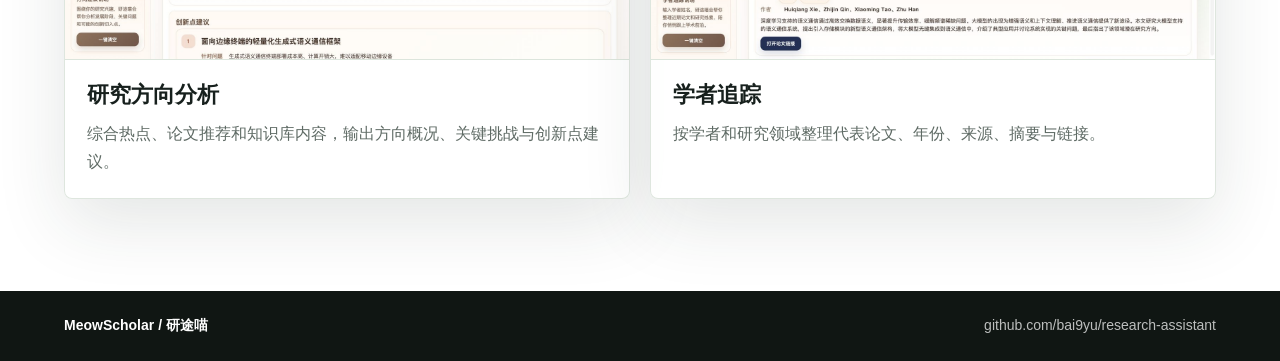
==== commit e72784e2: "Simplify portfolio sections" ====
--- a/index.html
+++ b/index.html
@@ -8,7 +8,7 @@
       name="description"
       content="研途喵科研智能体作品集：面向高校科研全过程的知识管理、论文阅读、热点监测、方向分析和科研画像平台。"
     />
-    <link rel="stylesheet" href="portfolio.css?v=20260728-agent" />
+    <link rel="stylesheet" href="portfolio.css?v=20260728-agent-2" />
   </head>
   <body>
     <header class="site-header">
@@ -189,29 +189,6 @@
         </div>
       </section>
 
-      <section class="section stack-section" id="stack" aria-labelledby="stack-title">
-        <div class="section-heading">
-          <p class="eyebrow">Implementation</p>
-          <h2 id="stack-title">技术实现与工程结构</h2>
-        </div>
-        <div class="stack-layout">
-          <div class="stack-list" aria-label="Technology stack">
-            <span>FastAPI</span>
-            <span>Jinja2 Templates</span>
-            <span>Vanilla JavaScript</span>
-            <span>CSS</span>
-            <span>Coze Agent API</span>
-            <span>JSON Normalization</span>
-            <span>LocalStorage</span>
-            <span>Python Service Layer</span>
-          </div>
-          <div class="repo-panel">
-            <h3>代码仓库</h3>
-            <p>仓库保留后端服务、页面模板、静态脚本、样式文件、接口文档和环境变量模板。作品集页用于展示项目背景、实现思路和可视化效果。</p>
-            <a href="https://github.com/bai9yu/research-assistant" target="_blank" rel="noreferrer">打开仓库</a>
-          </div>
-        </div>
-      </section>
     </main>
 
     <footer class="site-footer">
--- a/portfolio.css
+++ b/portfolio.css
@@ -152,8 +152,7 @@
 }
 
 .primary-action,
-.secondary-action,
-.repo-panel a {
+.secondary-action {
   display: inline-flex;
   align-items: center;
   justify-content: center;
@@ -163,8 +162,7 @@
   font-weight: 900;
 }
 
-.primary-action,
-.repo-panel a {
+.primary-action {
   background: var(--ink);
   color: #fff;
   box-shadow: 0 16px 36px rgba(23, 32, 29, 0.18);
@@ -233,7 +231,6 @@
 }
 
 .section-heading {
-  max-width: 940px;
   margin-bottom: 28px;
 }
 
@@ -281,8 +278,7 @@
 
 .problem-grid h3,
 .method-grid h3,
-.screen-card h3,
-.repo-panel h3 {
+.screen-card h3 {
   margin: 14px 0 10px;
   font-size: 22px;
 }
@@ -290,8 +286,7 @@
 .problem-grid p,
 .method-grid p,
 .challenge-list p,
-.screen-card p,
-.repo-panel p {
+.screen-card p {
   margin: 0;
   color: var(--muted);
   line-height: 1.75;
@@ -363,8 +358,7 @@
   color: #fff;
 }
 
-.challenge-section .eyebrow,
-.stack-section .eyebrow {
+.challenge-section .eyebrow {
   color: #9ed3b7;
 }
 
@@ -444,44 +438,6 @@
   margin-top: 0;
 }
 
-.stack-section {
-  background: #17201d;
-  color: #fff;
-}
-
-.stack-layout {
-  display: grid;
-  grid-template-columns: minmax(0, 1fr) minmax(320px, 430px);
-  gap: 24px;
-  align-items: start;
-}
-
-.stack-list {
-  display: flex;
-  flex-wrap: wrap;
-  gap: 12px;
-}
-
-.stack-list span {
-  padding: 13px 16px;
-  border: 1px solid rgba(255, 255, 255, 0.16);
-  border-radius: 8px;
-  background: rgba(255, 255, 255, 0.08);
-  color: rgba(255, 255, 255, 0.86);
-  font-weight: 800;
-}
-
-.repo-panel {
-  border: 1px solid var(--line);
-  border-radius: 8px;
-  background: #fbfcf7;
-  color: var(--ink);
-  padding: 24px;
-}
-
-.repo-panel a {
-  margin-top: 22px;
-}
 
 .site-footer {
   display: flex;
@@ -499,8 +455,7 @@
 }
 
 @media (max-width: 1080px) {
-  .hero-section,
-  .stack-layout {
+  .hero-section {
     grid-template-columns: 1fr;
   }
 
@@ -574,9 +529,6 @@
     grid-template-columns: 1fr;
   }
 
-  .screen-card.wide {
-    grid-column: auto;
-  }
 
   .site-footer {
     flex-direction: column;
